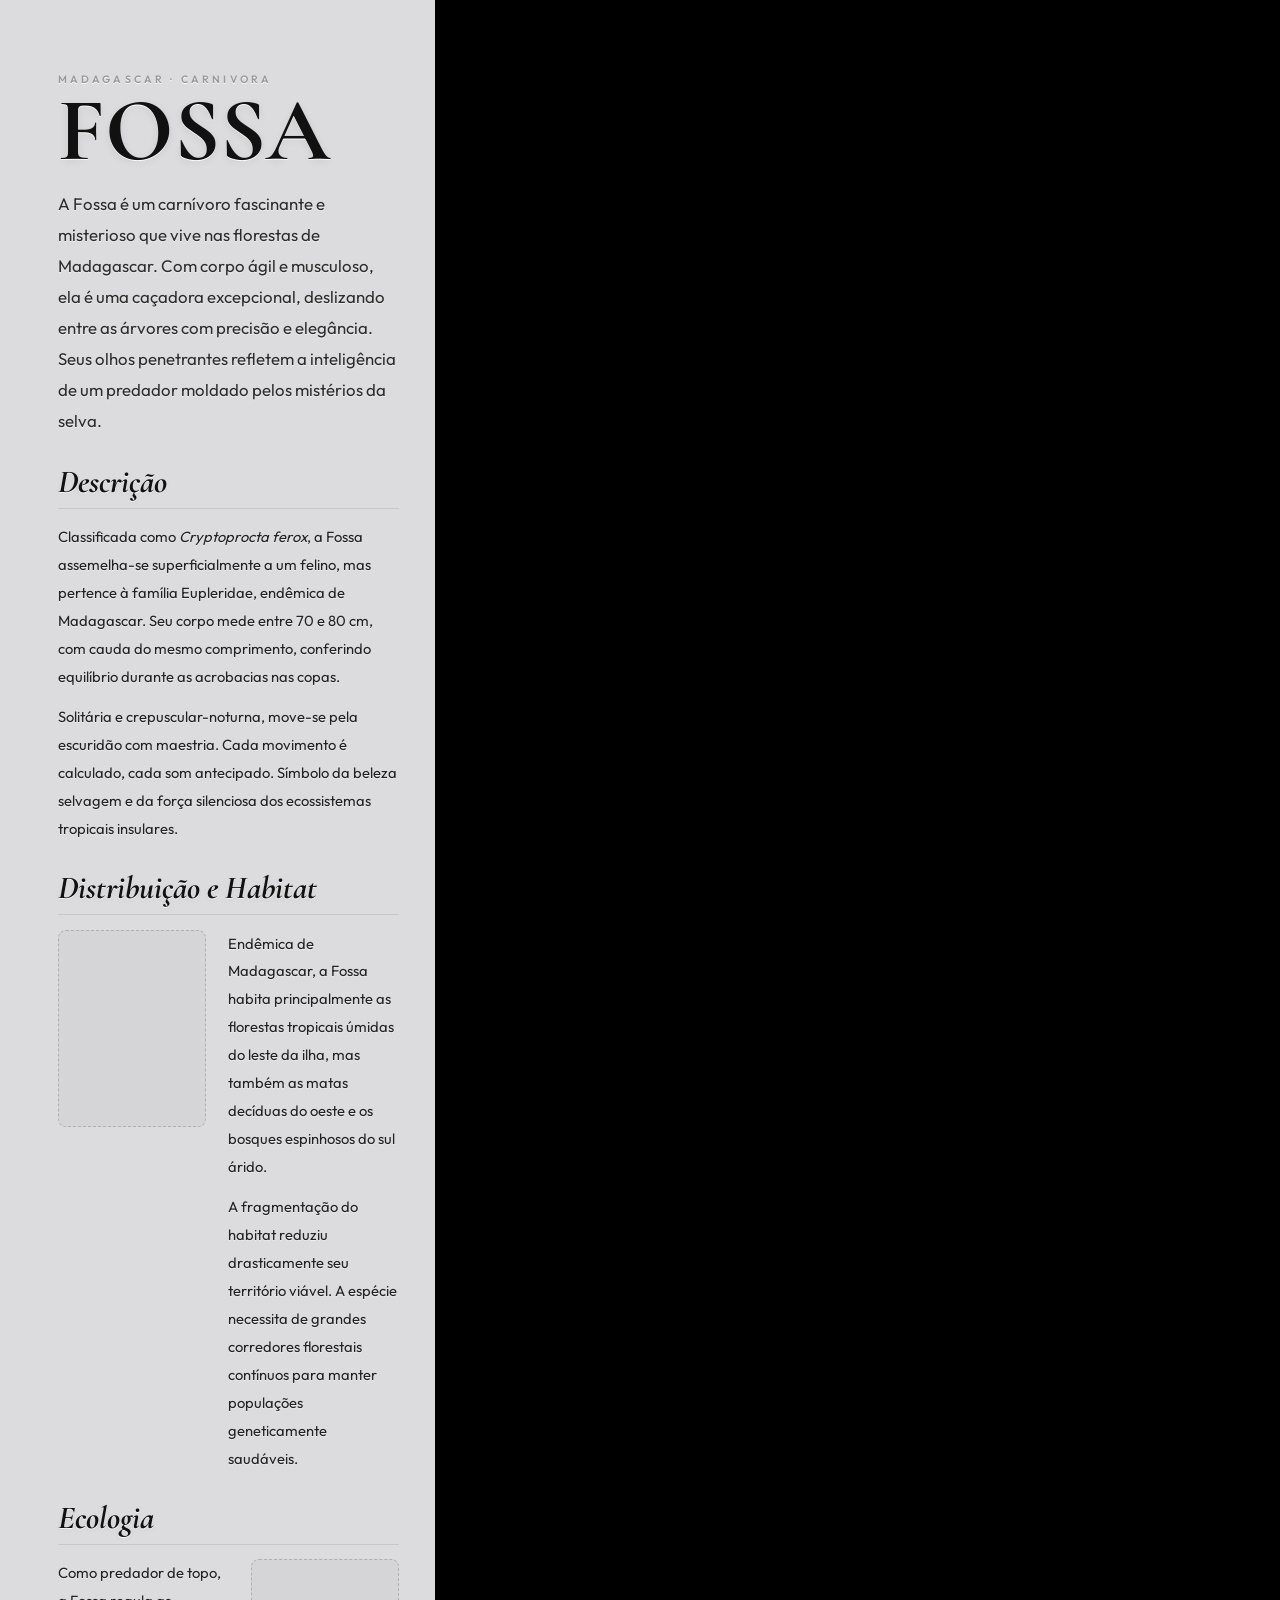
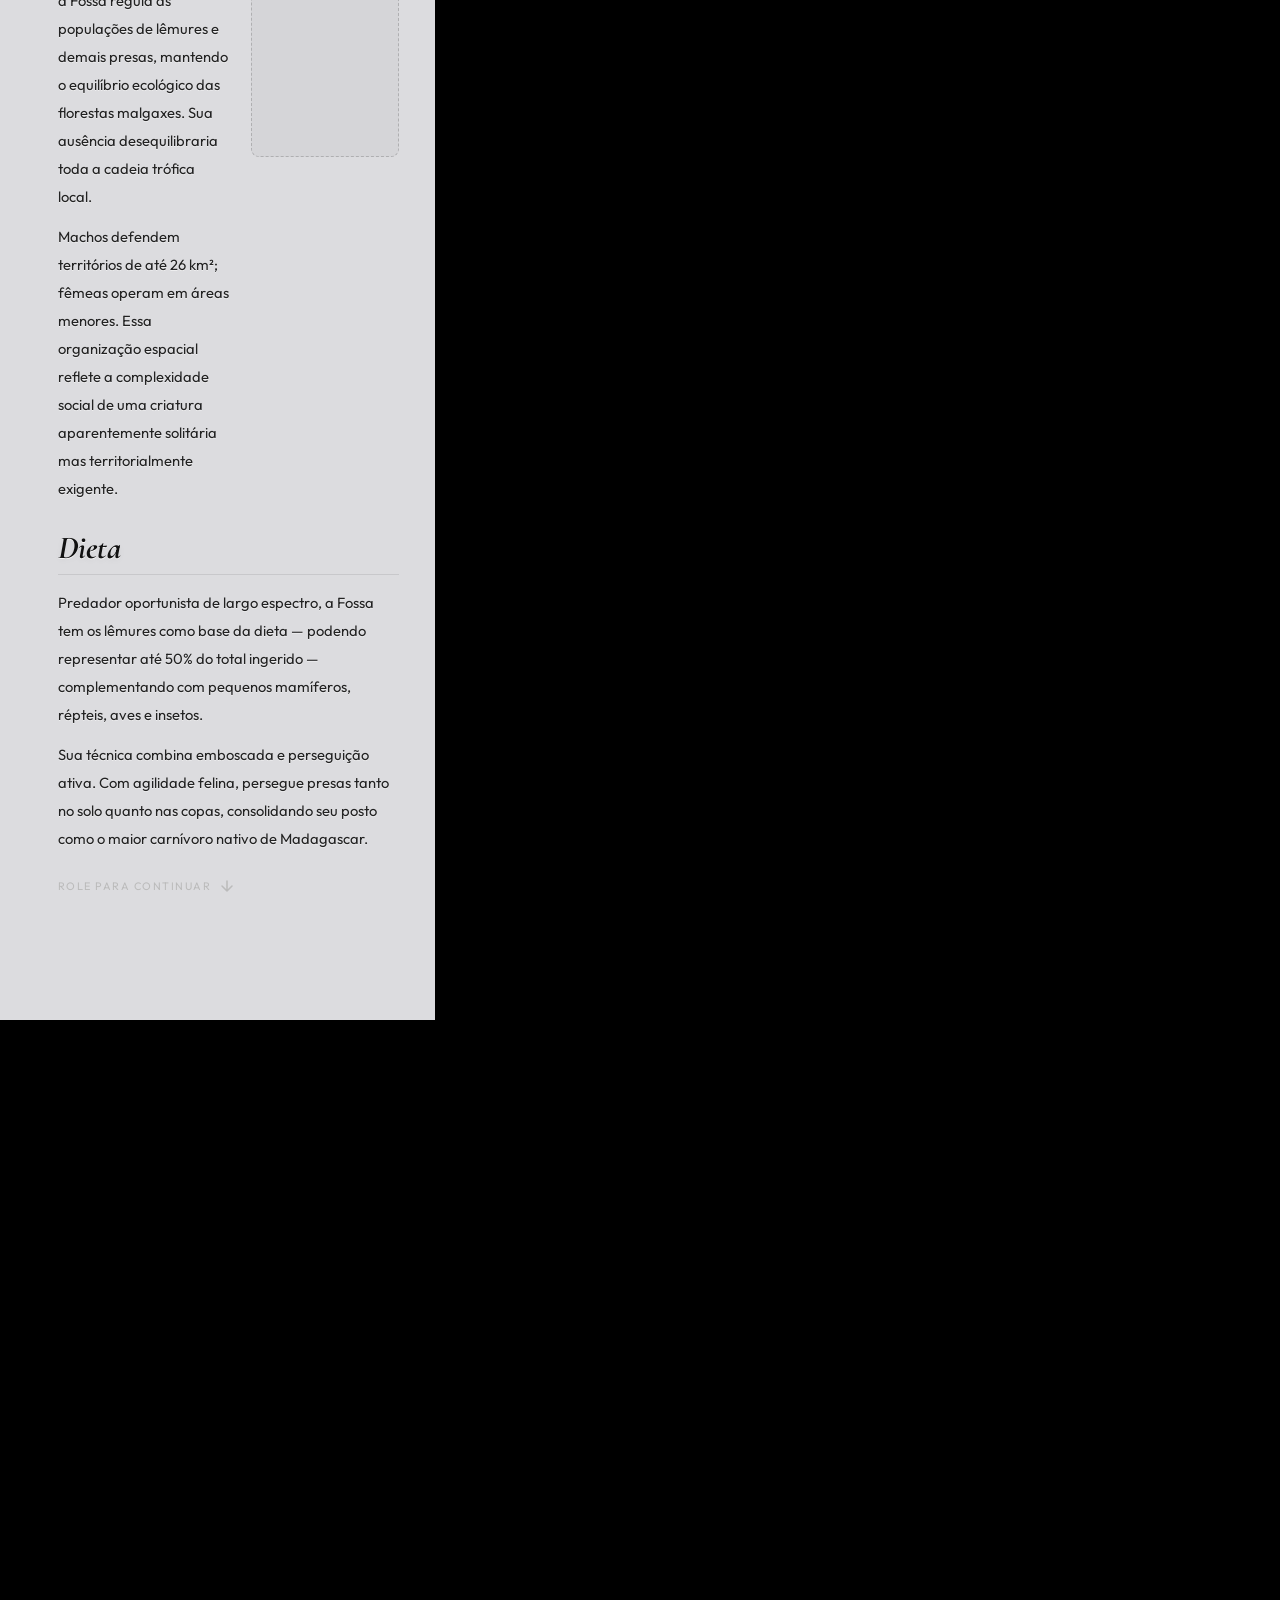
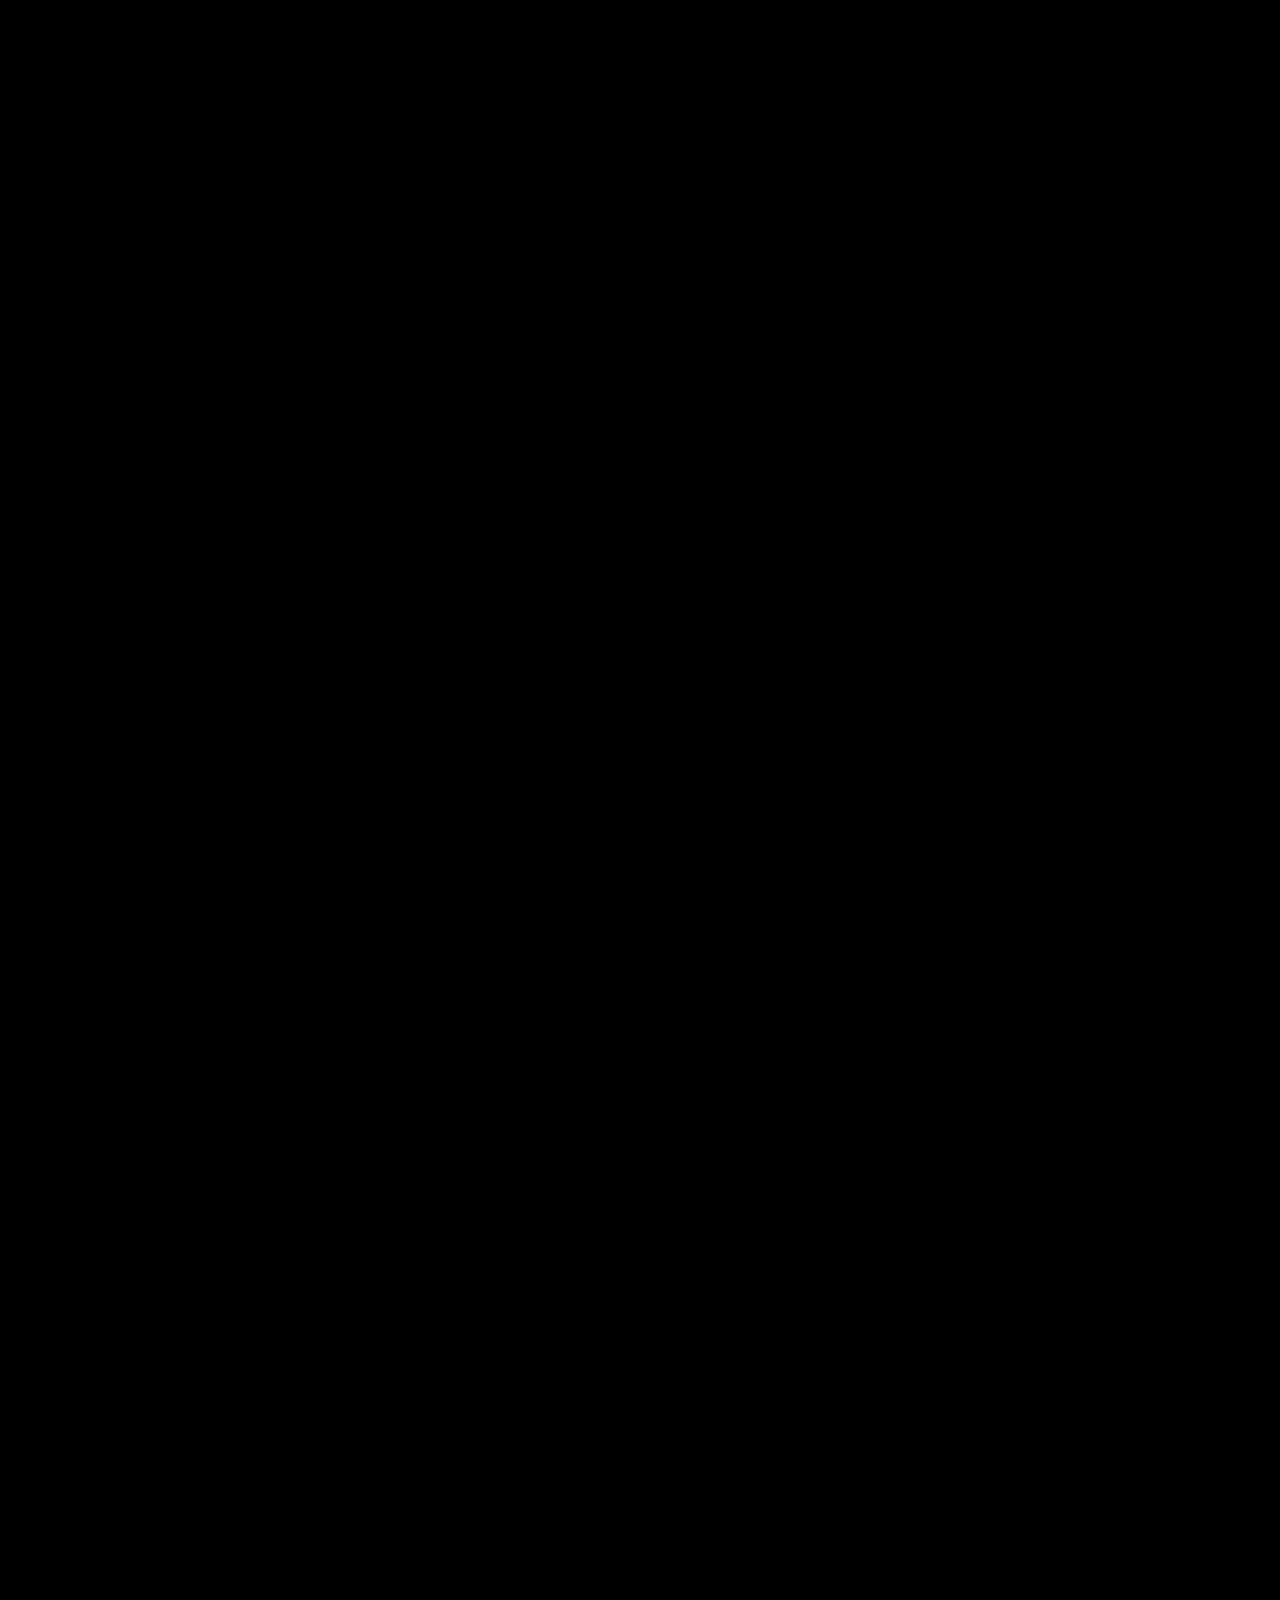
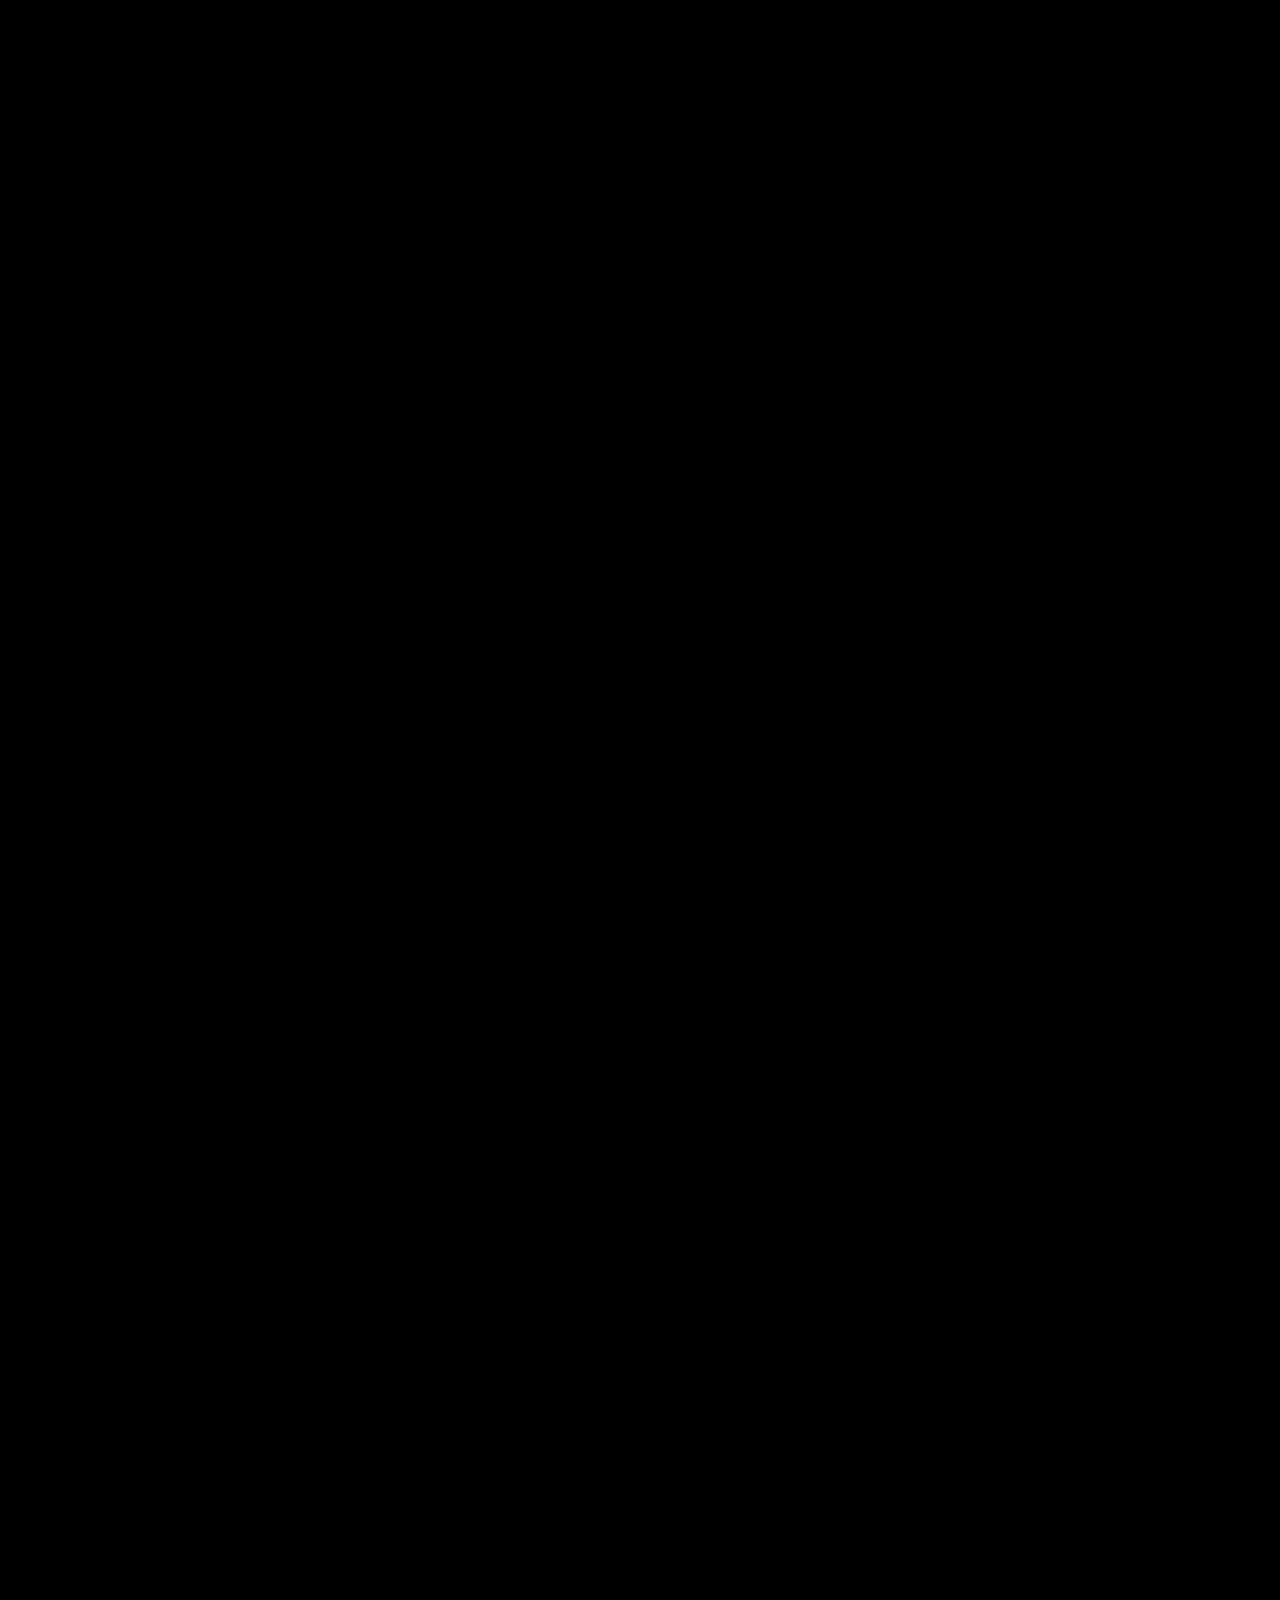
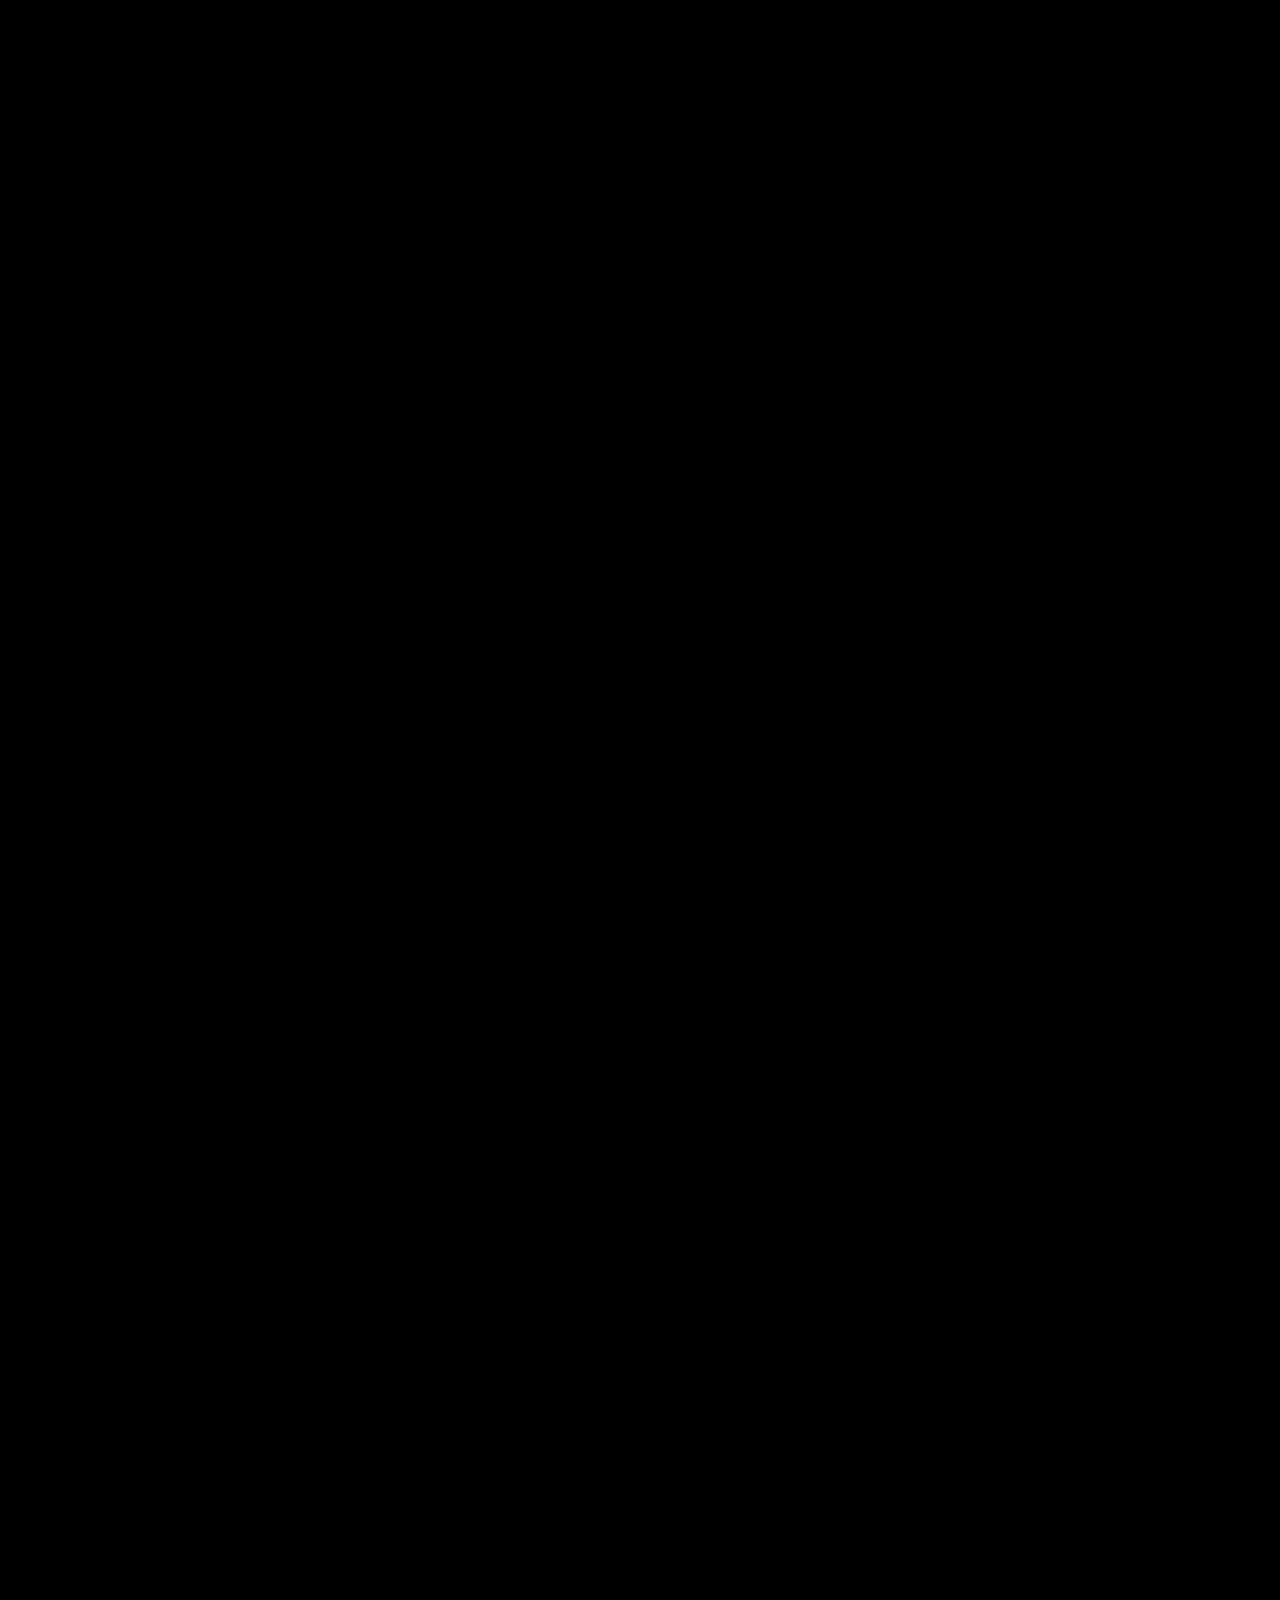
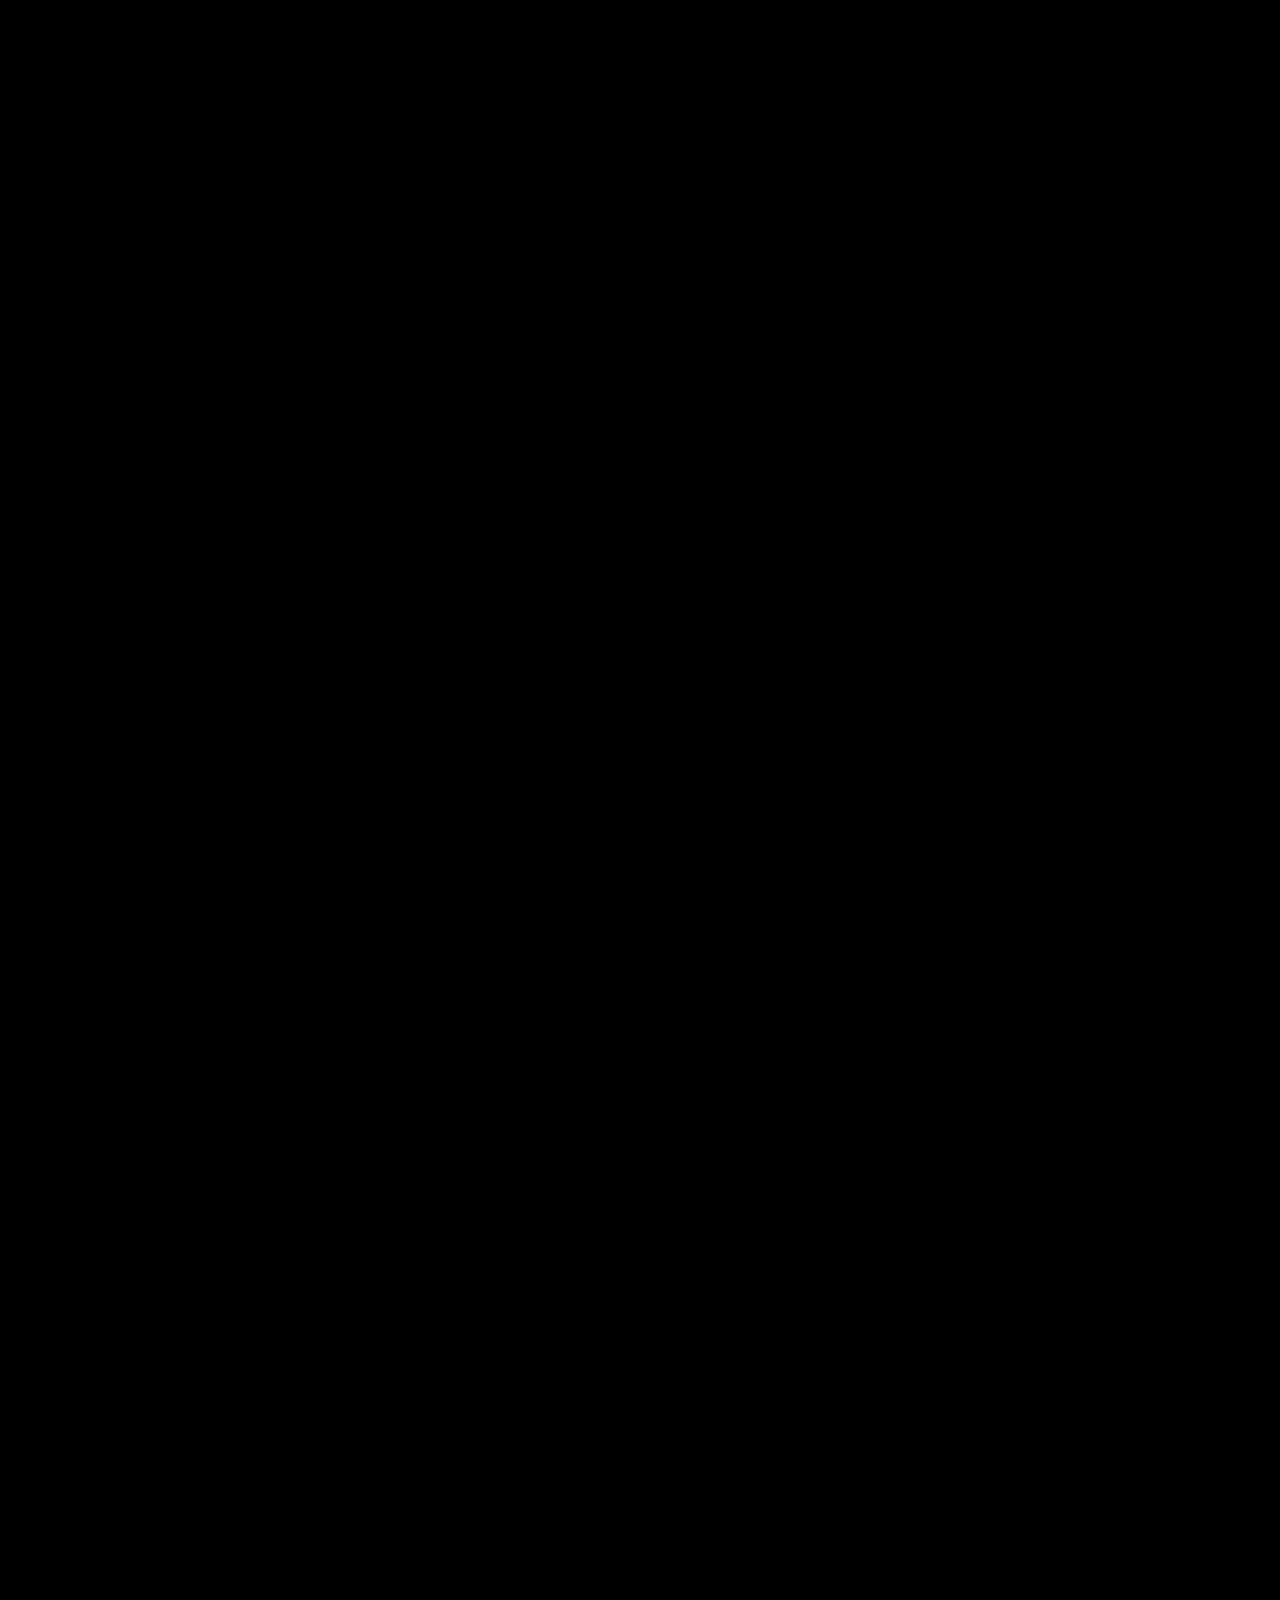
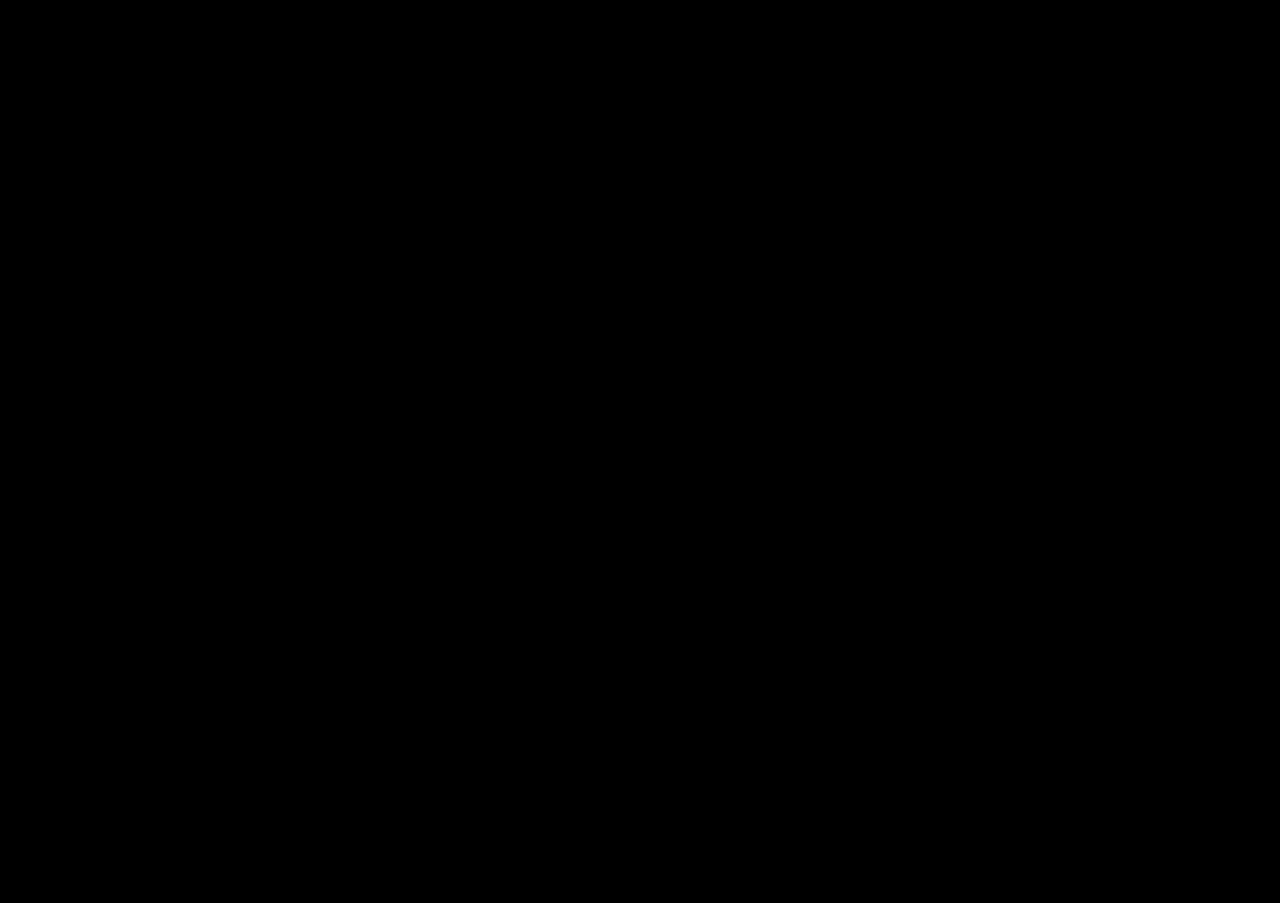
==== Code/index.html @ ff42c4d0 "Add files via upload" ====
<!doctype html>
<html lang="pt-BR">
<head>
  <meta charset="utf-8" />
  <meta name="viewport" content="width=device-width,initial-scale=1" />
  <title>Animais • Transição Visual</title>
  <link rel="preconnect" href="https://fonts.googleapis.com">
  <link rel="preconnect" href="https://fonts.gstatic.com" crossorigin>
  <link href="https://fonts.googleapis.com/css2?family=Cormorant+Garamond:ital,wght@0,300;0,600;0,700;1,400&family=Outfit:wght@300;400;500;600&display=swap" rel="stylesheet">
  <link rel="stylesheet" href="style.css" />
</head>
<body>

  <video id="video-A" class="bg-video" muted playsinline preload="auto" aria-hidden="true"></video>
  <video id="video-B" class="bg-video" muted playsinline preload="auto" aria-hidden="true"></video>
  <div class="scroll-orb" id="scroll-orb" aria-hidden="true">
    <span class="scroll-orb__dot"></span>
  </div>

  <div id="image-lightbox" class="image-lightbox" aria-hidden="true">
    <div class="image-lightbox__scrim" data-close="true"></div>
    <div class="image-lightbox__panel" role="dialog" aria-modal="true" aria-label="Visualização ampliada da imagem">
      <button class="image-lightbox__close" type="button" aria-label="Fechar imagem">×</button>
      <img class="image-lightbox__img" src="" alt="" />
    </div>
  </div>
  
  <!-- Botão-imagem do canto direito (aparece somente na primeira parte ao hover no canto) -->
  <div id="corner-hover-zone" aria-hidden="true">
    <button id="corner-image-button" class="corner-image-button" type="button" aria-label="Botão de destaque (sem função)">
      <img src="../img/Design%20sem%20nome.png" alt="Botão de destaque" />
    </button>
  </div>

  <div id="scroll-wrap">

    <!-- Ato 1 — Fossa -->
    <section id="act-fossa" class="act">
      <div class="card-layout">

        <article class="reading-card" id="fossa-card">

          <div class="card-block card-hero">
            <p class="eyebrow">Madagascar · Carnivora</p>
            <h1 class="card-title">FOSSA</h1>
            <p class="card-lead">
              A Fossa é um carnívoro fascinante e misterioso que vive nas florestas
              de Madagascar. Com corpo ágil e musculoso, ela é uma caçadora excepcional,
              deslizando entre as árvores com precisão e elegância. Seus olhos penetrantes
              refletem a inteligência de um predador moldado pelos mistérios da selva.
            </p>
          </div>

          <div class="card-block">
            <h2 class="card-section-title">Descrição</h2>
            <div class="card-row">
              <div class="card-text">
                <p>
                  Classificada como <em>Cryptoprocta ferox</em>, a Fossa assemelha-se
                  superficialmente a um felino, mas pertence à família Eupleridae,
                  endêmica de Madagascar. Seu corpo mede entre 70 e 80 cm, com cauda
                  do mesmo comprimento, conferindo equilíbrio durante as acrobacias nas copas.
                </p>
                <p>
                  Solitária e crepuscular-noturna, move-se pela escuridão com maestria.
                  Cada movimento é calculado, cada som antecipado. Símbolo da beleza
                  selvagem e da força silenciosa dos ecossistemas tropicais insulares.
                </p>
              </div>
            </div>
          </div>

          <div class="card-block">
            <h2 class="card-section-title">Distribuição e Habitat</h2>
            <div class="card-row has-image">
              <div class="png-slot" data-label="Foto 01" data-sub="Habitat Natural" data-src="../VDalt/Cryptoprocta_ferox_MHNT.OST.47_Crane_profil.jpg" aria-label="Espaço para foto do habitat" style="background-image:url('../VDalt/Cryptoprocta_ferox_MHNT.OST.47_Crane_profil.jpg'); background-size:cover; background-position:center; background-repeat:no-repeat;"></div>
              <div class="card-text">
                <p>
                  Endêmica de Madagascar, a Fossa habita principalmente as florestas
                  tropicais úmidas do leste da ilha, mas também as matas decíduas do
                  oeste e os bosques espinhosos do sul árido.
                </p>
                <p>
                  A fragmentação do habitat reduziu drasticamente seu território viável.
                  A espécie necessita de grandes corredores florestais contínuos para
                  manter populações geneticamente saudáveis.
                </p>
              </div>
            </div>
          </div>

          <div class="card-block">
            <h2 class="card-section-title">Ecologia</h2>
            <div class="card-row has-image reverse">
              <div class="card-text">
                <p>
                  Como predador de topo, a Fossa regula as populações de lêmures e
                  demais presas, mantendo o equilíbrio ecológico das florestas malgaxes.
                  Sua ausência desequilibraria toda a cadeia trófica local.
                </p>
                <p>
                  Machos defendem territórios de até 26 km²; fêmeas operam em áreas
                  menores. Essa organização espacial reflete a complexidade social de
                  uma criatura aparentemente solitária mas territorialmente exigente.
                </p>
              </div>
              <div class="png-slot" data-label="Foto 02" data-sub="Ecologia" data-src="../VDalt/map.png" aria-label="Espaço para foto de ecologia" style="background-image:url('../VDalt/map.png'); background-size:cover; background-position:center; background-repeat:no-repeat;"></div>
            </div>
          </div>

          <div class="card-block" id="fossa-last-block">
            <h2 class="card-section-title">Dieta</h2>
            <div class="card-text">
              <p>
                Predador oportunista de largo espectro, a Fossa tem os lêmures como
                base da dieta — podendo representar até 50% do total ingerido —
                complementando com pequenos mamíferos, répteis, aves e insetos.
              </p>
              <p>
                Sua técnica combina emboscada e perseguição ativa. Com agilidade
                felina, persegue presas tanto no solo quanto nas copas,
                consolidando seu posto como o maior carnívoro nativo de Madagascar.
              </p>
            </div>
            <div class="scroll-cue" id="scroll-cue">
              <span>Role para continuar</span>
              <svg width="16" height="16" viewBox="0 0 16 16" fill="none" aria-hidden="true">
                <path d="M8 3v10M3 8l5 5 5-5" stroke="currentColor" stroke-width="1.5"
                      stroke-linecap="round" stroke-linejoin="round"/>
              </svg>
            </div>
          </div>

        </article>


      </div>
    </section>

    <!-- Ato 2 — Zona de bloqueio -->
    <div id="act-lock" aria-hidden="true"></div>

    <!-- Ato 3 — Garça-moura -->
    <section id="act-garca" class="act">
      <div class="card-layout">

        <article class="reading-card" id="garca-card">

          <div class="card-block card-hero">
            <p class="eyebrow">Pantanal · Ardeidae</p>
            <h1 class="card-title">GARÇA<br>MOURA</h1>
            <p class="card-lead">
              A Garça-moura é majestosa em sua elegância sutil. Com plumagem azul-escura
              e movimentos precisos, ela navega pelos rios e lagoas com a graça de uma
              dançarina. Seus olhos contemplam as águas com paciência infinita,
              preparada para o instante exato do ataque.
            </p>
          </div>

          <div class="card-block">
            <h2 class="card-section-title">Presença e Significado</h2>
            <div class="card-row has-image">
              <div class="png-slot" data-label="Foto Presença" data-sub="Presença" data-src="../VDalt/Garça-moura%20img1.jpg" aria-label="Espaço para foto de presença" style="background-image:url('../VDalt/Garça-moura%20img1.jpg'); background-size:cover; background-position:center; background-repeat:no-repeat;"></div>
              <div class="card-text">
                <p>
                  Este pássaro legendário é guardião das paisagens aquáticas,
                  uma presença que traz serenidade e poder simultâneos. Cada batida de asa
                  é um sussurro poético, cada mergulho uma manifestação de precisão evolutiva.
                </p>
                <p>
                  A Garça-moura é o símbolo de tranquilidade dinâmica — o equilíbrio perfeito
                  entre movimento e repouso, entre a espera absoluta e a ação instantânea.
                </p>
              </div>
            </div>
          </div>

          <div class="card-block">
            <h2 class="card-section-title">Etimologia</h2>
            <div class="card-text">
              <p>
                É conhecida também como maguari, socó-de-penacho, baguari (Pantanal),
                mauari (Amazônia), garça-parda (Rio Grande do Sul), garça-morena e joão-grande.[3]
                O nome garça-moura foi selecionado como nome vernáculo técnico para a espécie
                <em>Ardea cocoi</em> pelo Comitê Brasileiro de Registros Ornitológicos (CBRO) em 2021.[4]
              </p>
            </div>

            <h2 class="card-section-title">Características</h2>
            <div class="card-row has-image reverse">
              <div class="card-text">
                <p>
                  Com aproximadamente 125 cm e 1,80 m de envergadura é a maior garça do Brasil.
                  Possui a face branca e preta, com o loro azul-claro. O resto do corpo é coberto
                  por penas azuis-cinza e com manchas pretas na altura do flanco e do abdômen.
                  Além disso, suas patas são pretas e seu bico é amarelo. A ave alimenta-se de
                  peixes, rãs, pererecas, caranguejos, moluscos e pequenos répteis. Captura presas
                  de lugares mais fundos, que outras garças não conseguem alcançar.
                </p>
              </div>
              <div class="png-slot" data-label="Foto Características" data-sub="Características" data-src="../VDalt/Garça-moura%20img2.jpg" aria-label="Espaço para foto de características" style="background-image:url('../VDalt/Garça-moura%20img2.jpg'); background-size:cover; background-position:center; background-repeat:no-repeat;"></div>
            </div>

            <h2 class="card-section-title">Reprodução</h2>
            <div class="card-text">
              <p>
                Possui um longo período de nidificação que vai de janeiro a outubro. Nidifica
                em plataformas de galhos, em ninhais que geralmente ficam na parte superior e
                exterior das árvores mais altas, ao lado de outras aves aquáticas. Nascem de 3 a 4
                filhotes que são chocados e cuidados pelo casal.
              </p>
            </div>

            <h2 class="card-section-title">Hábitos</h2>
            <div class="card-text">
              <p>
                Fica na beira de lagos de água doce, rios, estuários, manguezais e alagados.
                Geralmente solitário e desconfiado exceto no período reprodutivo.
              </p>
            </div>

            <h2 class="card-section-title">Distribuição</h2>
            <div class="card-row has-image">
              <div class="png-slot" data-label="Foto Distribuição" data-sub="Distribuição" data-src="../VDalt/mapgarça%20moura.png" aria-label="Espaço para foto de distribuição" style="background-image:url('../VDalt/mapgarça%20moura.png'); background-size:cover; background-position:center; background-repeat:no-repeat;"></div>
              <div class="card-text">
                <p>
                  Está presente em todo o Brasil, mas também pode ser encontrado do Panamá ao Chile,
                  Argentina e nas Ilhas Malvinas.
                </p>
              </div>
            </div>
          </div>

        </article>

      </div>
    </section>

    <!-- Ato 4 — Seção extra -->
    <section id="act-extra" class="act">
      <div class="card-layout">

        <article class="reading-card" id="extra-card">

          <div class="card-block card-hero">
            <p class="eyebrow">Exemplo · Nova Seção</p>
            <h1 class="card-title">SEÇÃO<br>EXTRA</h1>
            <p class="card-lead">
              Esta seção extra foi adicionada com a mesma lógica da Garça-moura, para que você
              possa editar textos e imagens depois.
            </p>
          </div>

          <div class="card-block">
            <h2 class="card-section-title">Presença e Significado</h2>
            <div class="card-row has-image">
              <div class="png-slot" data-label="Foto Presença" data-sub="Presença" data-src="../VDalt/Garça-moura%20img1.jpg" aria-label="Espaço para foto de presença" style="background-image:url('../VDalt/Garça-moura%20img1.jpg'); background-size:cover; background-position:center; background-repeat:no-repeat;"></div>
              <div class="card-text">
                <p>
                  Este é um texto de exemplo que pode ser substituído mais tarde.
                </p>
                <p>
                  Mantenha a mesma estrutura de layout com imagem e texto lado a lado.
                </p>
              </div>
            </div>
          </div>

          <div class="card-block">
            <h2 class="card-section-title">Etimologia</h2>
            <div class="card-text">
              <p>
                Texto de exemplo para a nova seção. Troque por qualquer conteúdo que desejar.
              </p>
            </div>

            <h2 class="card-section-title">Características</h2>
            <div class="card-row has-image reverse">
              <div class="card-text">
                <p>
                  Esta seção foi duplicada para manter o mesmo padrão visual e de navegação.
                </p>
              </div>
              <div class="png-slot" data-label="Foto Características" data-sub="Características" data-src="../VDalt/Garça-moura%20img2.jpg" aria-label="Espaço para foto de características" style="background-image:url('../VDalt/Garça-moura%20img2.jpg'); background-size:cover; background-position:center; background-repeat:no-repeat;"></div>
            </div>

            <h2 class="card-section-title">Reprodução</h2>
            <div class="card-text">
              <p>
                Aqui você pode manter a mesma hierarquia de conteúdo para facilitar edições.
              </p>
            </div>

            <h2 class="card-section-title">Hábitos</h2>
            <div class="card-text">
              <p>
                Essa nova área permite que você adicione outra espécie, animal ou tópico similar.
              </p>
            </div>

            <h2 class="card-section-title">Distribuição</h2>
            <div class="card-row has-image">
              <div class="png-slot" data-label="Foto Distribuição" data-sub="Distribuição" data-src="../VDalt/mapgarça%20moura.png" aria-label="Espaço para foto de distribuição" style="background-image:url('../VDalt/mapgarça%20moura.png'); background-size:cover; background-position:center; background-repeat:no-repeat;"></div>
              <div class="card-text">
                <p>
                  Substitua este texto quando quiser alterar a seção extra para outro tema.
                </p>
              </div>
            </div>
          </div>

        </article>

      </div>
    </section>

    <!-- Ato 5 — Seção extra 2 -->
    <section id="act-extra-2" class="act">
      <div class="card-layout">

        <article class="reading-card" id="extra-card-2">

          <div class="card-block card-hero">
            <p class="eyebrow">Exemplo · Seção 2</p>
            <h1 class="card-title">SEÇÃO<br>EXTRA 2</h1>
            <p class="card-lead">
              Esta segunda seção extra foi criada como réplica da primeira, para você editar
              e testar outras páginas do site.
            </p>
          </div>

          <div class="card-block">
            <h2 class="card-section-title">Presença e Significado</h2>
            <div class="card-row has-image">
              <div class="png-slot" data-label="Foto Presença" data-sub="Presença" data-src="../VDalt/Garça-moura%20img1.jpg" aria-label="Espaço para foto de presença" style="background-image:url('../VDalt/Garça-moura%20img1.jpg'); background-size:cover; background-position:center; background-repeat:no-repeat;"></div>
              <div class="card-text">
                <p>
                  Esta seção extra 2 mantém a mesma estrutura visual e os mesmos espaços de imagem.
                </p>
              </div>
            </div>
          </div>

          <div class="card-block">
            <h2 class="card-section-title">Etimologia</h2>
            <div class="card-text">
              <p>
                Você pode substituir todo este texto por conteúdo próprio ou copiar outras páginas.
              </p>
            </div>

            <h2 class="card-section-title">Características</h2>
            <div class="card-row has-image reverse">
              <div class="card-text">
                <p>
                  A estrutura de texto com imagem à direita permanece igual ao padrão anterior.
                </p>
              </div>
              <div class="png-slot" data-label="Foto Características" data-sub="Características" data-src="../VDalt/Garça-moura%20img2.jpg" aria-label="Espaço para foto de características" style="background-image:url('../VDalt/Garça-moura%20img2.jpg'); background-size:cover; background-position:center; background-repeat:no-repeat;"></div>
            </div>

            <h2 class="card-section-title">Reprodução</h2>
            <div class="card-text">
              <p>
                Esta é uma área de exemplo para você adicionar quaisquer propriedas de reprodução.
              </p>
            </div>

            <h2 class="card-section-title">Hábitos</h2>
            <div class="card-text">
              <p>
                Os hábitos podem ser descritos aqui com o mesmo layout de texto utilizado nas outras seções.
              </p>
            </div>

            <h2 class="card-section-title">Distribuição</h2>
            <div class="card-row has-image">
              <div class="png-slot" data-label="Foto Distribuição" data-sub="Distribuição" data-src="../VDalt/mapgarça%20moura.png" aria-label="Espaço para foto de distribuição" style="background-image:url('../VDalt/mapgarça%20moura.png'); background-size:cover; background-position:center; background-repeat:no-repeat;"></div>
              <div class="card-text">
                <p>
                  Substitua o texto de distribuição desta segunda seção extra quando desejar.
                </p>
              </div>
            </div>
          </div>

        </article>

      </div>
    </section>

    <!-- Ato 6 — Seção extra 3 -->
    <section id="act-extra-3" class="act">
      <div class="card-layout">

        <article class="reading-card" id="extra-card-3">

          <div class="card-block card-hero">
            <p class="eyebrow">Exemplo · Seção 3</p>
            <h1 class="card-title">SEÇÃO<br>EXTRA 3</h1>
            <p class="card-lead">
              Esta terceira seção extra também replica o padrão, para ampliar o espaço de edição.
            </p>
          </div>

          <div class="card-block">
            <h2 class="card-section-title">Presença e Significado</h2>
            <div class="card-row has-image">
              <div class="png-slot" data-label="Foto Presença" data-sub="Presença" data-src="../VDalt/Garça-moura%20img1.jpg" aria-label="Espaço para foto de presença" style="background-image:url('../VDalt/Garça-moura%20img1.jpg'); background-size:cover; background-position:center; background-repeat:no-repeat;"></div>
              <div class="card-text">
                <p>
                  Aqui você pode criar um novo tema usando o mesmo modelo de layout.
                </p>
              </div>
            </div>
          </div>

          <div class="card-block">
            <h2 class="card-section-title">Etimologia</h2>
            <div class="card-text">
              <p>
                Adicione outras informações de etimologia ou notas históricas nesta seção.
              </p>
            </div>

            <h2 class="card-section-title">Características</h2>
            <div class="card-row has-image reverse">
              <div class="card-text">
                <p>
                  O mesmo bloco de características com imagem à direita está disponível aqui.
                </p>
              </div>
              <div class="png-slot" data-label="Foto Características" data-sub="Características" data-src="../VDalt/Garça-moura%20img2.jpg" aria-label="Espaço para foto de características" style="background-image:url('../VDalt/Garça-moura%20img2.jpg'); background-size:cover; background-position:center; background-repeat:no-repeat;"></div>
            </div>

            <h2 class="card-section-title">Reprodução</h2>
            <div class="card-text">
              <p>
                Use este texto para qualquer informação adicional de reprodução ou cuidado.
              </p>
            </div>

            <h2 class="card-section-title">Hábitos</h2>
            <div class="card-text">
              <p>
                Você pode manter a mesma formatação de parágrafos para narrar hábitos e comportamentos.
              </p>
            </div>

            <h2 class="card-section-title">Distribuição</h2>
            <div class="card-row has-image">
              <div class="png-slot" data-label="Foto Distribuição" data-sub="Distribuição" data-src="../VDalt/mapgarça%20moura.png" aria-label="Espaço para foto de distribuição" style="background-image:url('../VDalt/mapgarça%20moura.png'); background-size:cover; background-position:center; background-repeat:no-repeat;"></div>
              <div class="card-text">
                <p>
                  Esta terceira seção extra é totalmente editável para qualquer novo tema.
                </p>
              </div>
            </div>
          </div>

        </article>

      </div>
    </section>

  </div>

  <script src="main.js"></script>
</body>
</html>
---- Code/style.css ----
/* ── Reset & base ─────────────────────────────────────────────────────────── */
*, *::before, *::after { box-sizing: border-box; margin: 0; padding: 0; }

:root {
  --col-w:    clamp(330px, 34vw, 38%);
  --slide-dur: 0.78s;
}

body {
  font-family: 'Outfit', system-ui, sans-serif;
  -webkit-font-smoothing: antialiased;
  background: #000;
  overflow-y: auto;
  overflow-x: hidden;
}
html { overflow-x: hidden; }

/* ── Video layer ─────────────────────────────────────────────────────────── */
.bg-video {
  position: fixed;
  inset: 0;
  width: 100vw;
  height: 100vh;
  object-fit: cover;
  z-index: 0;
  opacity: 0;
  transition: opacity 0.25s ease;
  pointer-events: none;
}
.bg-video.visible { opacity: 1; }

/* ── Scroll wrapper ──────────────────────────────────────────────────────── */
#scroll-wrap {
  position: relative;
  z-index: 1;
}

/* ── Act (generic section) ───────────────────────────────────────────────── */
.act {
  min-height: 100vh;
  width: 100%;
  display: flex;
  align-items: stretch;
}

/* ── Lock zone ───────────────────────────────────────────────────────────── */
#act-lock { height: 0; overflow: hidden; }

/* ── Garça — hidden until JS reveals ────────────────────────────────────── */
#act-garca,
#act-extra,
#act-extra-2,
#act-extra-3 {
  opacity: 0;
  transition: opacity 0.45s ease;
  pointer-events: none;
}
#act-garca.revealed,
#act-extra.revealed,
#act-extra-2.revealed,
#act-extra-3.revealed {
  opacity: 1;
  pointer-events: auto;
}

/* ── Card layout ─────────────────────────────────────────────────────────── */
.card-layout {
  display: grid;
  grid-template-columns: minmax(0, var(--col-w)) minmax(0, calc(100% - var(--col-w)));
  width: 100%;
  min-width: 0;
  align-items: stretch;
}

.reading-card {
  width: 100%;
  max-width: 100%;
  min-width: 0;
  min-height: 100vh;
  background: #dcdcdf;
  padding: 8vh 2.8vw 14vh 4.5vw;
  display: flex;
  flex-direction: column;
  gap: 2.8vh;
  transition: transform var(--slide-dur) cubic-bezier(.22, .61, .36, 1), opacity var(--slide-dur) ease;
  overflow-x: hidden;
  scrollbar-width: none;
  -ms-overflow-style: none;
}
.reading-card::-webkit-scrollbar { display: none; }

.reading-card.is-exiting {
  position: fixed;
  top: var(--exit-top, 0px);
  left: var(--exit-left, 0px);
  width: var(--exit-width, var(--col-w));
  height: var(--exit-height, 100vh);
  max-width: none;
  min-height: 0;
  z-index: 6;
  transform: translate3d(0, 0, 0);
  pointer-events: none;
  will-change: transform, opacity;
}
.reading-card.is-exiting-left {
  transform: translate3d(-110vw, 0, 0);
  opacity: 0;
}
.reading-card.is-entering-from-right {
  transform: translate3d(110vw, 0, 0);
  opacity: 0;
  pointer-events: none;
  will-change: transform, opacity;
}
#right-opening {
  position: fixed;
  top: 0;
  left: var(--col-w);
  width: calc(100% - var(--col-w));
  height: 100vh;
  background: transparent;
  pointer-events: none;
}
/* ── Card blocks ─────────────────────────────────────────────────────────── */
.card-block { background: transparent; }

/* ── Typography ──────────────────────────────────────────────────────────── */
.eyebrow {
  font-size: 0.66rem;
  font-weight: 600;
  letter-spacing: 0.3em;
  text-transform: uppercase;
  color: #999;
  text-shadow: 0 1px 0 rgba(255,255,255,.8);
  margin-bottom: 0.35rem;
  overflow-wrap: break-word;
}

.card-title {
  font-family: 'Cormorant Garamond', Georgia, serif;
  font-size: clamp(3.4rem, 7vw, 6.2rem);
  font-weight: 700;
  line-height: 0.88;
  letter-spacing: 0;
  color: #111;
  text-shadow: 0 1px 0 rgba(255,255,255,.9), 0 2px 8px rgba(0,0,0,.08);
  margin-bottom: 1.1rem;
  overflow-wrap: break-word;
}

.card-lead {
  font-size: clamp(0.92rem, 1.35vw, 1.05rem);
  color: #2c2c2c;
  line-height: 1.85;
  text-shadow: 0 1px 0 rgba(255,255,255,.6);
  overflow-wrap: normal;
  word-break: normal;
}

.card-section-title {
  font-family: 'Cormorant Garamond', Georgia, serif;
  font-size: clamp(1.4rem, 2.6vw, 2rem);
  font-weight: 700;
  font-style: italic;
  color: #111;
  text-shadow: 0 1px 0 rgba(255,255,255,.8), 0 2px 6px rgba(0,0,0,.06);
  border-bottom: 1.5px solid rgba(0,0,0,.09);
  padding-bottom: 0.45rem;
  margin-bottom: 0.9rem;
}

.card-text p {
  font-size: clamp(0.86rem, 1.15vw, 0.98rem);
  color: #222;
  line-height: 1.9;
  text-shadow: 0 1px 0 rgba(255,255,255,.5);
  margin-bottom: 0.75rem;
  overflow-wrap: normal;
  word-break: normal;
}
.card-text p:last-child { margin-bottom: 0; }

/* ── Card row ────────────────────────────────────────────────────────────── */
.card-row {
  display: grid;
  gap: 1.4rem;
  align-items: start;
  min-width: 0;
}
.card-text { min-width: 0; }
.card-row.has-image         { grid-template-columns: 148px 1fr; }
.card-row.has-image.reverse { grid-template-columns: 1fr 148px; }

/* ── PNG slot ────────────────────────────────────────────────────────────── */
.png-slot {
  border: 1.5px dashed rgba(0,0,0,.18);
  border-radius: 8px;
  background: rgba(0,0,0,.03);
  aspect-ratio: 3 / 4;
  display: flex;
  flex-direction: column;
  align-items: center;
  justify-content: center;
  gap: 0.35rem;
  flex-shrink: 0;
  overflow: hidden;
  transition: transform 0.28s ease, border-color 0.2s, background 0.2s, box-shadow 0.28s ease, background-size 0.28s ease;
  cursor: pointer;
}
.png-slot:hover {
  border-color: rgba(0,0,0,.36);
  background: rgba(0,0,0,.08);
  transform: scale(1.08);
  background-size: 120% auto;
  box-shadow: 0 24px 48px rgba(0,0,0,.18);
}
.png-slot:active {
  transform: scale(0.98);
  filter: brightness(0.98);
}
.png-slot::before,
.png-slot::after {
  display: none;
}

.image-lightbox {
  position: fixed;
  inset: 0;
  display: none;
  align-items: center;
  justify-content: center;
  padding: 1.5rem;
  z-index: 30;
  background: rgba(0, 0, 0, 0.45);
}
.image-lightbox.active {
  display: flex;
}
.image-lightbox__scrim {
  position: absolute;
  inset: 0;
  cursor: pointer;
}
.image-lightbox__panel {
  position: relative;
  width: min(88vw, 840px);
  max-width: 840px;
  max-height: 88vh;
  background: #111;
  border-radius: 20px;
  box-shadow: 0 48px 110px rgba(0, 0, 0, 0.45);
  overflow: hidden;
  display: flex;
  flex-direction: column;
  transform: translateY(18px) scale(0.95);
  opacity: 0;
  transition: transform 0.28s ease, opacity 0.28s ease;
}
.image-lightbox.active .image-lightbox__panel {
  transform: translateY(0) scale(1);
  opacity: 1;
}
.image-lightbox__img {
  width: 100%;
  height: auto;
  max-height: calc(88vh - 64px);
  object-fit: contain;
  background: #000;
  display: block;
}
.image-lightbox__close {
  position: absolute;
  top: 14px;
  right: 14px;
  width: 44px;
  height: 44px;
  border: none;
  border-radius: 50%;
  background: rgba(255, 255, 255, 0.12);
  color: #fff;
  font-size: 1.4rem;
  line-height: 1;
  cursor: pointer;
  transition: transform 0.2s ease, background 0.2s ease;
  z-index: 2;
}
.image-lightbox__close:hover {
  transform: scale(1.08);
  background: rgba(255, 255, 255, 0.22);
}

/* ── Botão-imagem no canto direito (zona de trigger) ─────────────────────── */
#corner-hover-zone {
  position: fixed;
  top: 0;
  right: 0;
  width: 360px;
  height: 100vh;
  z-index: 40;
  pointer-events: auto;
}

/* botão oculto por padrão; JS adiciona a classe `show-corner-button` ao body quando permitido */
#corner-hover-zone .corner-image-button {
  position: absolute;
  top: 50%;
  right: -489px;
  width: 360px;
  height: 360px;
  transform-origin: 100% 50%;
  transform: translate(0, -50%) rotate(0deg) scale(1);
  border: none;
  border-radius: 0;
  padding: 0;
  background: transparent;
  box-shadow: none;
  cursor: pointer;
  opacity: 0;
  pointer-events: none;
  transition: opacity 0.2s ease, transform 0.2s ease;
  overflow: visible;
}

/* imagem dentro do botão */
#corner-hover-zone .corner-image-button img {
  width: 200%;
  height: 200%;
  object-fit: cover;
  display: block;
  transform: translate(-50%, -50%);
}

/* animação de queda ao ativar o botão */
@keyframes corner-fall-in {
  0% {
    opacity: 0;
    transform: translate(0, -50%) rotate(0deg) scale(1);
  }
  70% {
    opacity: 1;
    transform: translate(-68px, -50%) rotate(-20deg) scale(1.03);
  }
  100% {
    opacity: 1;
    transform: translate(-136px, -50%) rotate(-40deg) scale(1);
  }
}

body.show-corner-button #corner-hover-zone:hover .corner-image-button {
  opacity: 1;
  pointer-events: auto;
  animation: corner-fall-in 0.28s ease-out forwards;
}

body.show-corner-button #corner-hover-zone .corner-image-button.returning {
  opacity: 1;
  pointer-events: none;
  animation: corner-fall-out 0.28s ease-out forwards;
}

@keyframes corner-fall-out {
  0% {
    opacity: 1;
    transform: translate(-136px, -50%) rotate(-40deg) scale(1);
  }
  70% {
    opacity: 1;
    transform: translate(-68px, -50%) rotate(-20deg) scale(1.03);
  }
  100% {
    opacity: 0;
    transform: translate(0, -50%) rotate(0deg) scale(1);
  }
}

/* ── Scroll cue ──────────────────────────────────────────────────────────── */
.scroll-cue {
  display: flex;
  align-items: center;
  gap: 0.45rem;
  margin-top: 1.6rem;
  color: #bbb;
  font-size: 0.68rem;
  letter-spacing: 0.14em;
  text-transform: uppercase;
  animation: cuePulse 2.6s ease-in-out infinite;
  transition: opacity 0.28s ease, transform 0.28s ease;
}
.scroll-cue.is-hidden {
  opacity: 0;
  transform: translateY(8px);
  animation: none;
  pointer-events: none;
}

.scroll-orb {
  --orb-y: 0px;
  --orb-scale: 1;
  position: fixed;
  left: 50%;
  bottom: 1.7rem;
  z-index: 8;
  width: 22px;
  height: 22px;
  display: grid;
  place-items: center;
  opacity: 0;
  transform: translate3d(-50%, var(--orb-y), 0) scale(var(--orb-scale));
  pointer-events: none;
  transition: opacity 0.24s ease, transform 0.12s ease-out;
}
.scroll-orb.is-visible {
  opacity: 1;
}
.scroll-orb__dot {
  width: 15px;
  height: 15px;
  border: 2px solid #111;
  border-radius: 50%;
  background: #fff;
  box-shadow: 0 10px 28px rgba(0,0,0,.32), 0 0 0 6px rgba(255,255,255,.16);
  transition: background 0.18s ease, border-color 0.18s ease, box-shadow 0.18s ease;
}
.scroll-orb.is-back .scroll-orb__dot {
  border-color: #fff;
  background: #111;
  box-shadow: 0 10px 28px rgba(0,0,0,.34), 0 0 0 6px rgba(0,0,0,.16);
}
.scroll-orb.is-ready .scroll-orb__dot {
  background: #d8fff0;
  border-color: #0d3b2e;
}
body.is-interlude .reading-card {
  transform: translate3d(-110vw, 0, 0);
  opacity: 0;
  pointer-events: none;
}

@keyframes cuePulse {
  0%, 100% { opacity: 0.45; transform: translateY(0); }
  50%       { opacity: 0.8;  transform: translateY(3px); }
}

/* ── Responsive ──────────────────────────────────────────────────────────── */
@media (max-width: 768px) {
  :root               { --col-w: 100%; }
  .card-layout        { grid-template-columns: 1fr; }
  .deco-col           { display: none; }
  .reading-card       { padding: 7vh 5vw 10vh; }
  .card-title         { font-size: clamp(3.15rem, 16vw, 5.2rem); }
  .eyebrow            { letter-spacing: 0.2em; }
  .card-row.has-image,
  .card-row.has-image.reverse { grid-template-columns: 1fr; }
  .png-slot           { aspect-ratio: 16/7; max-height: 130px; }
  .scroll-orb         { bottom: 1.1rem; }
}
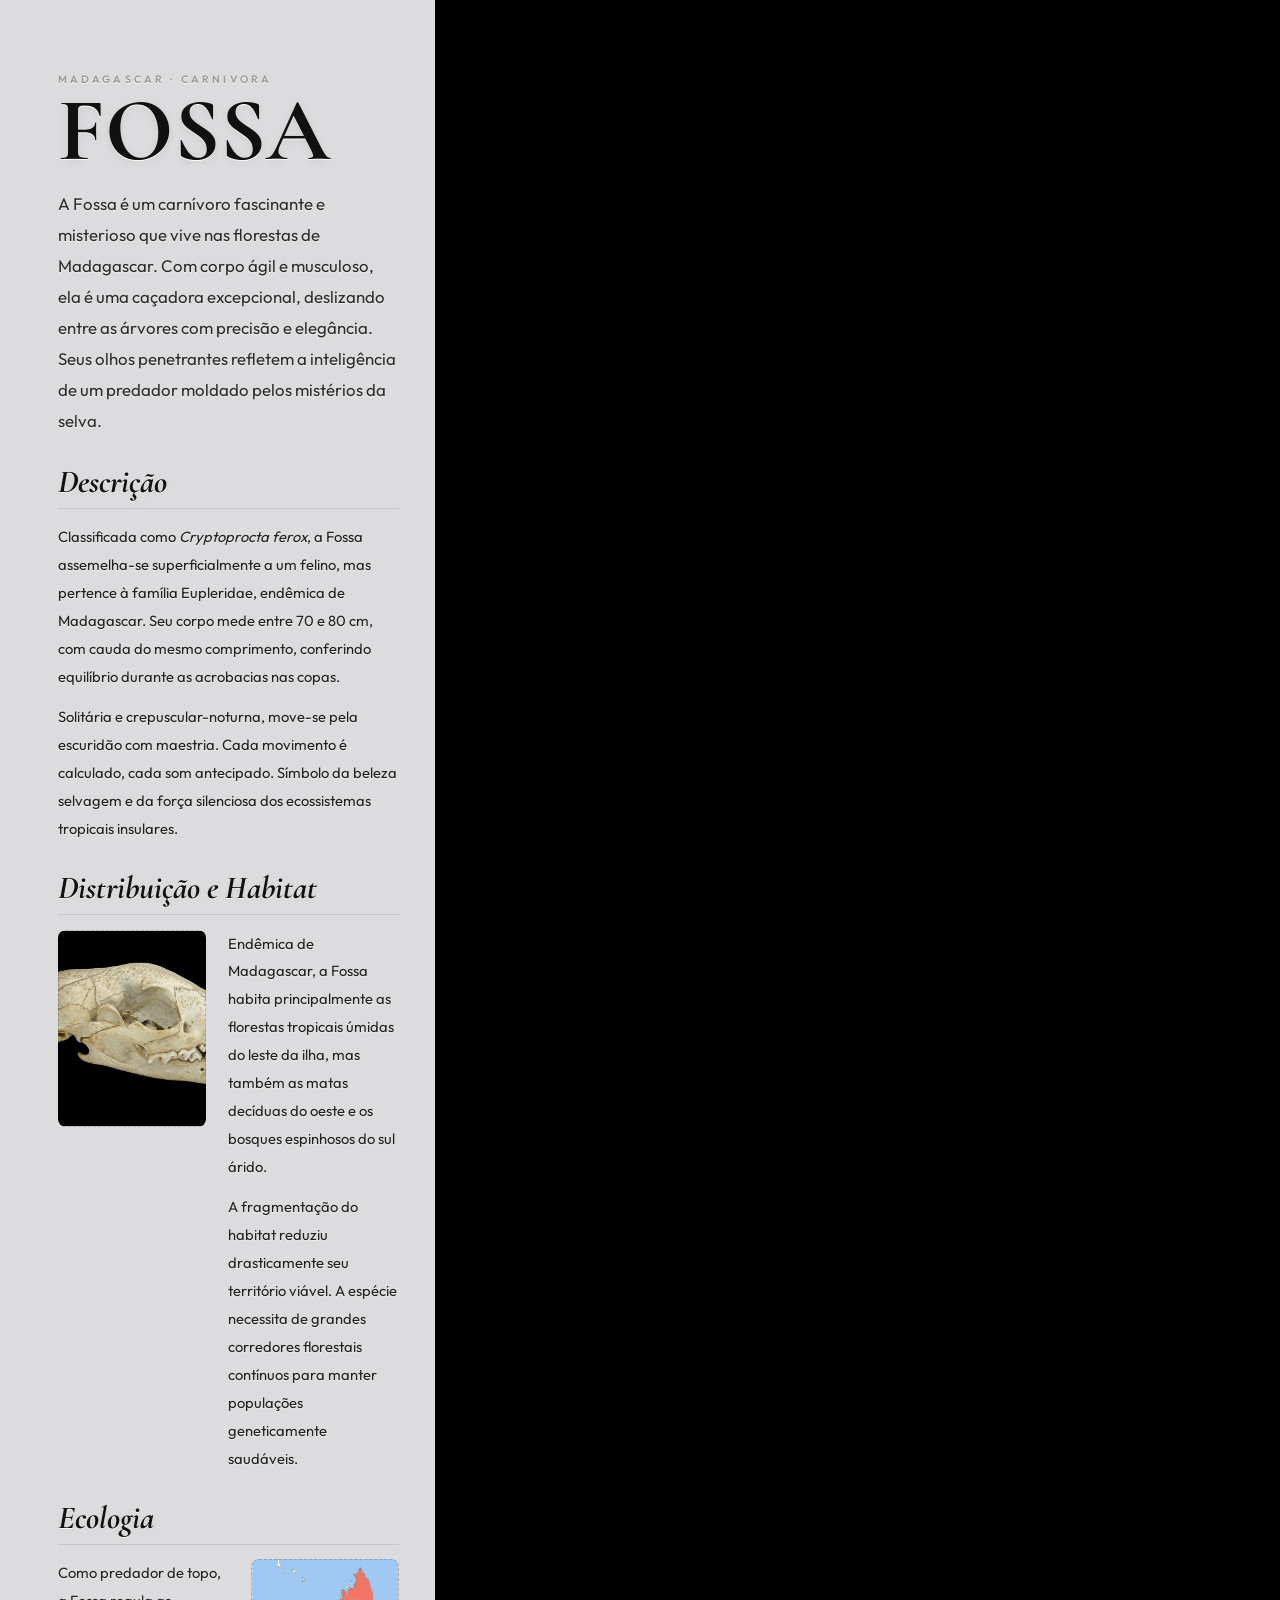
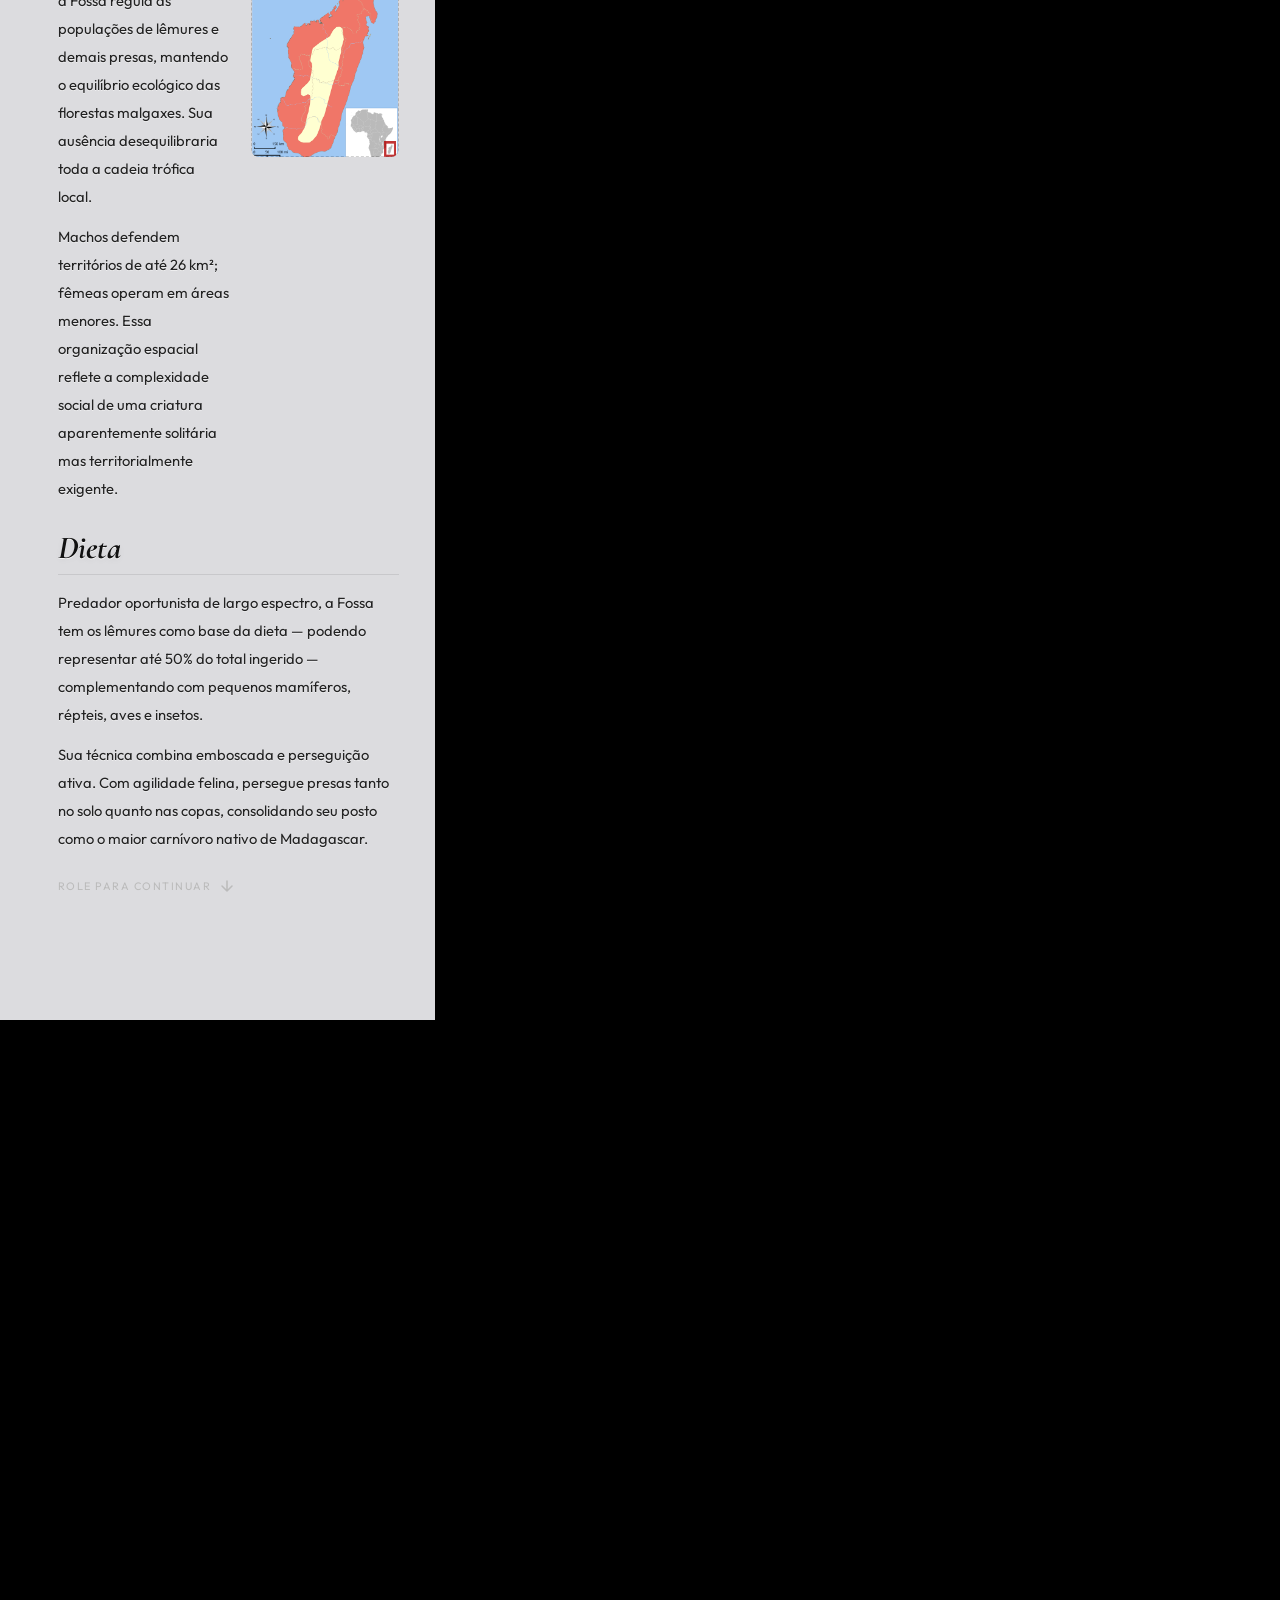
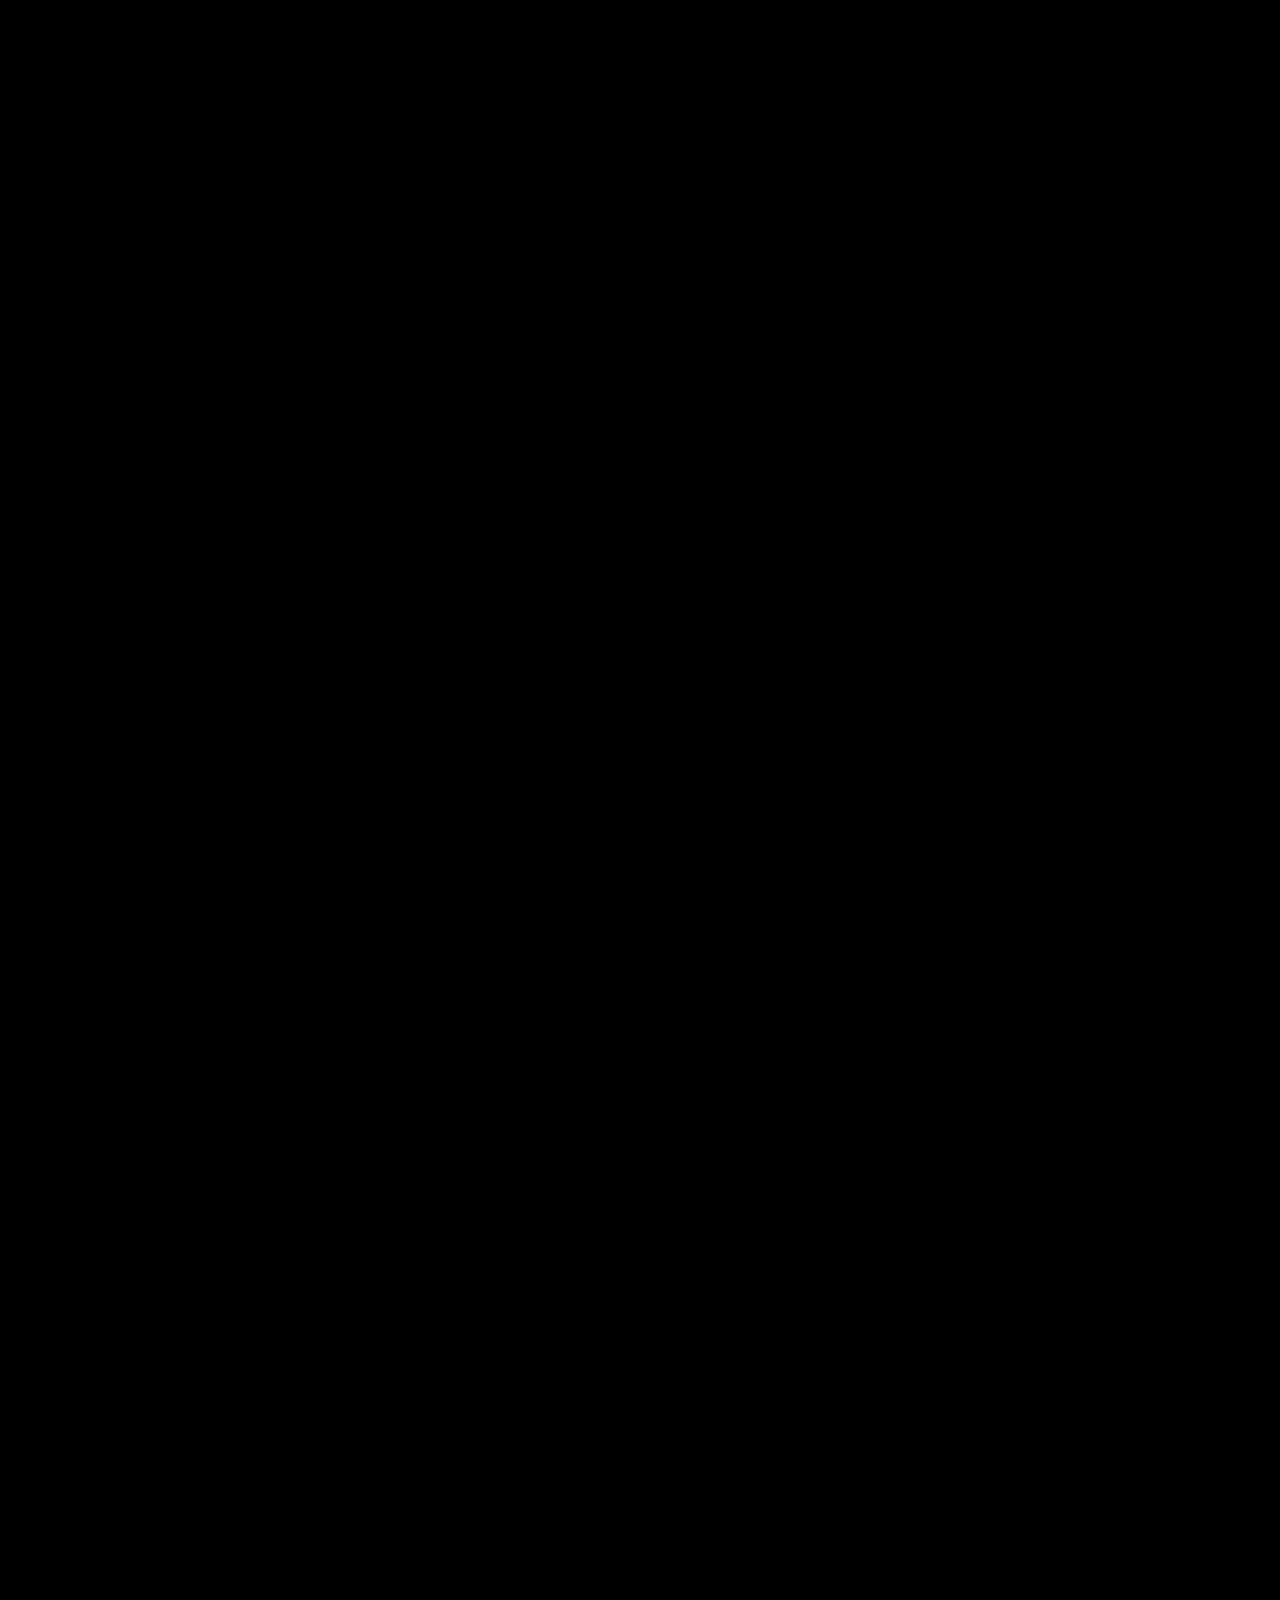
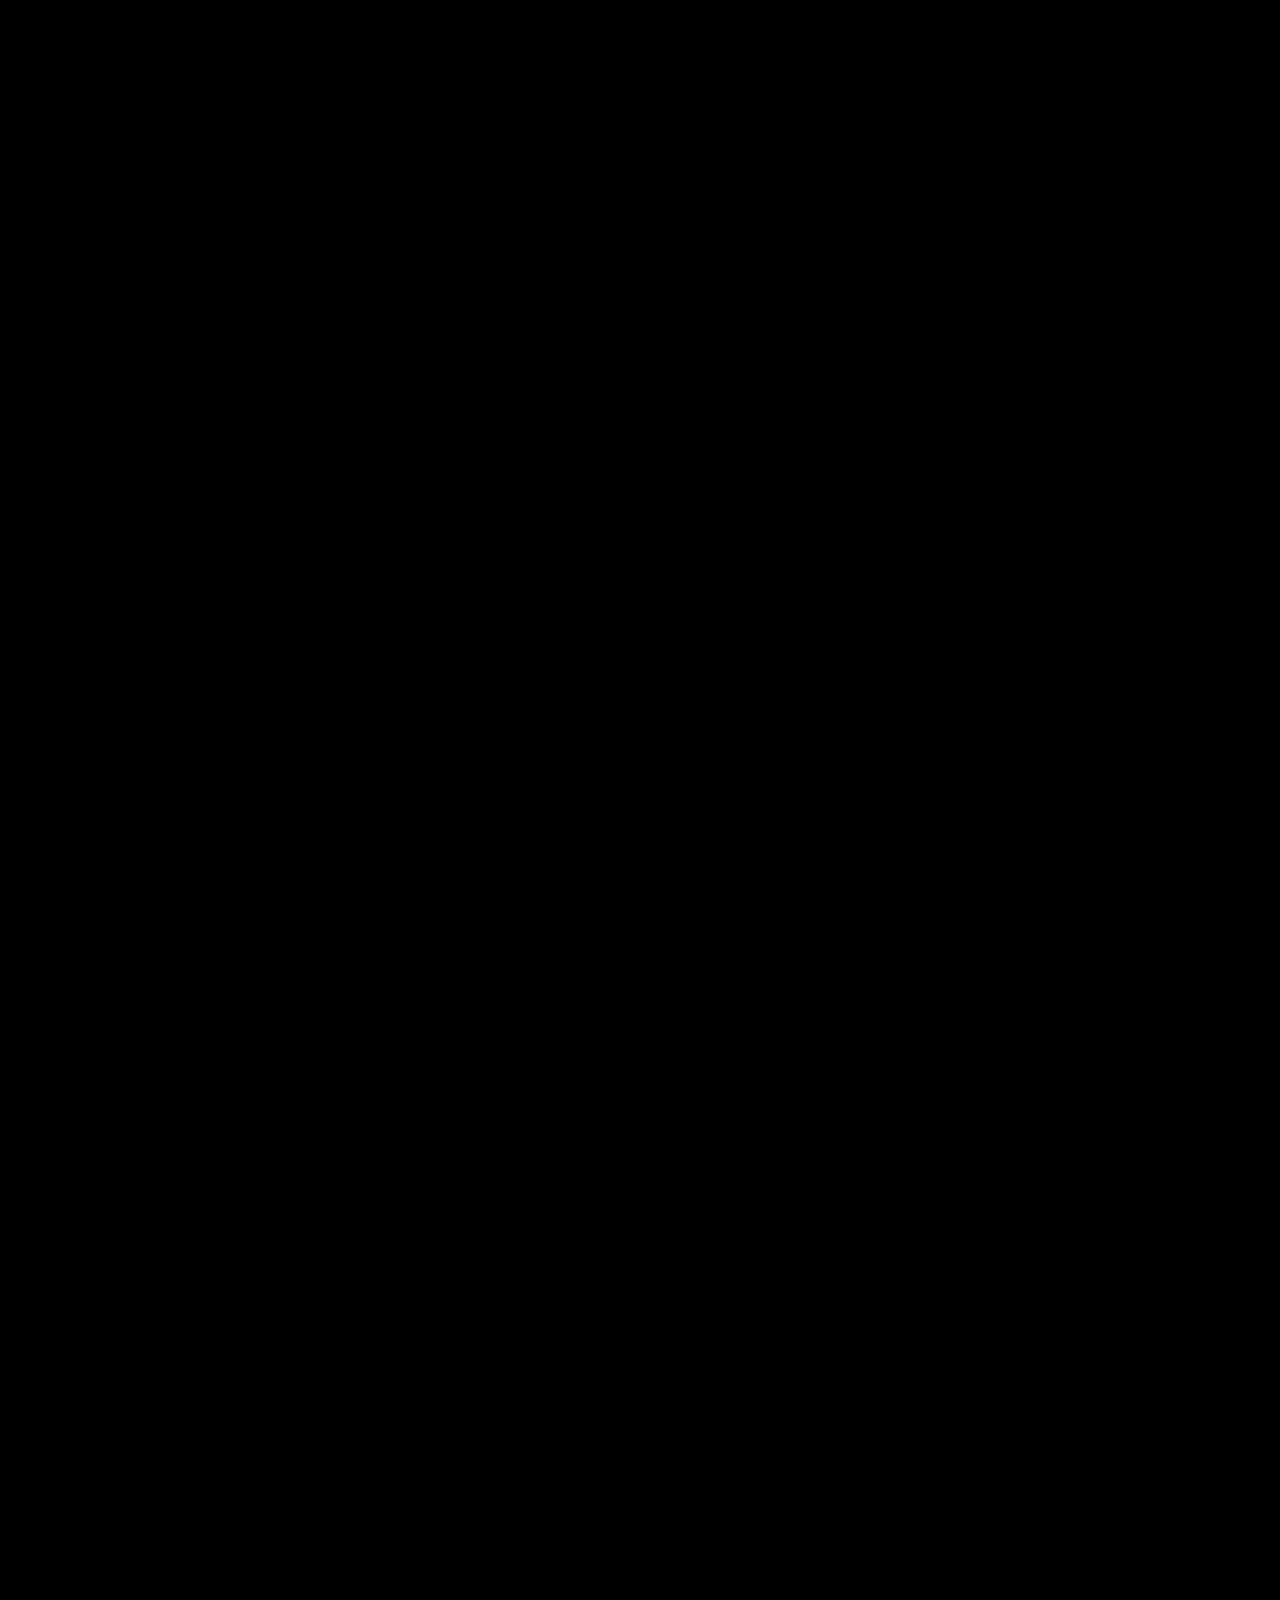
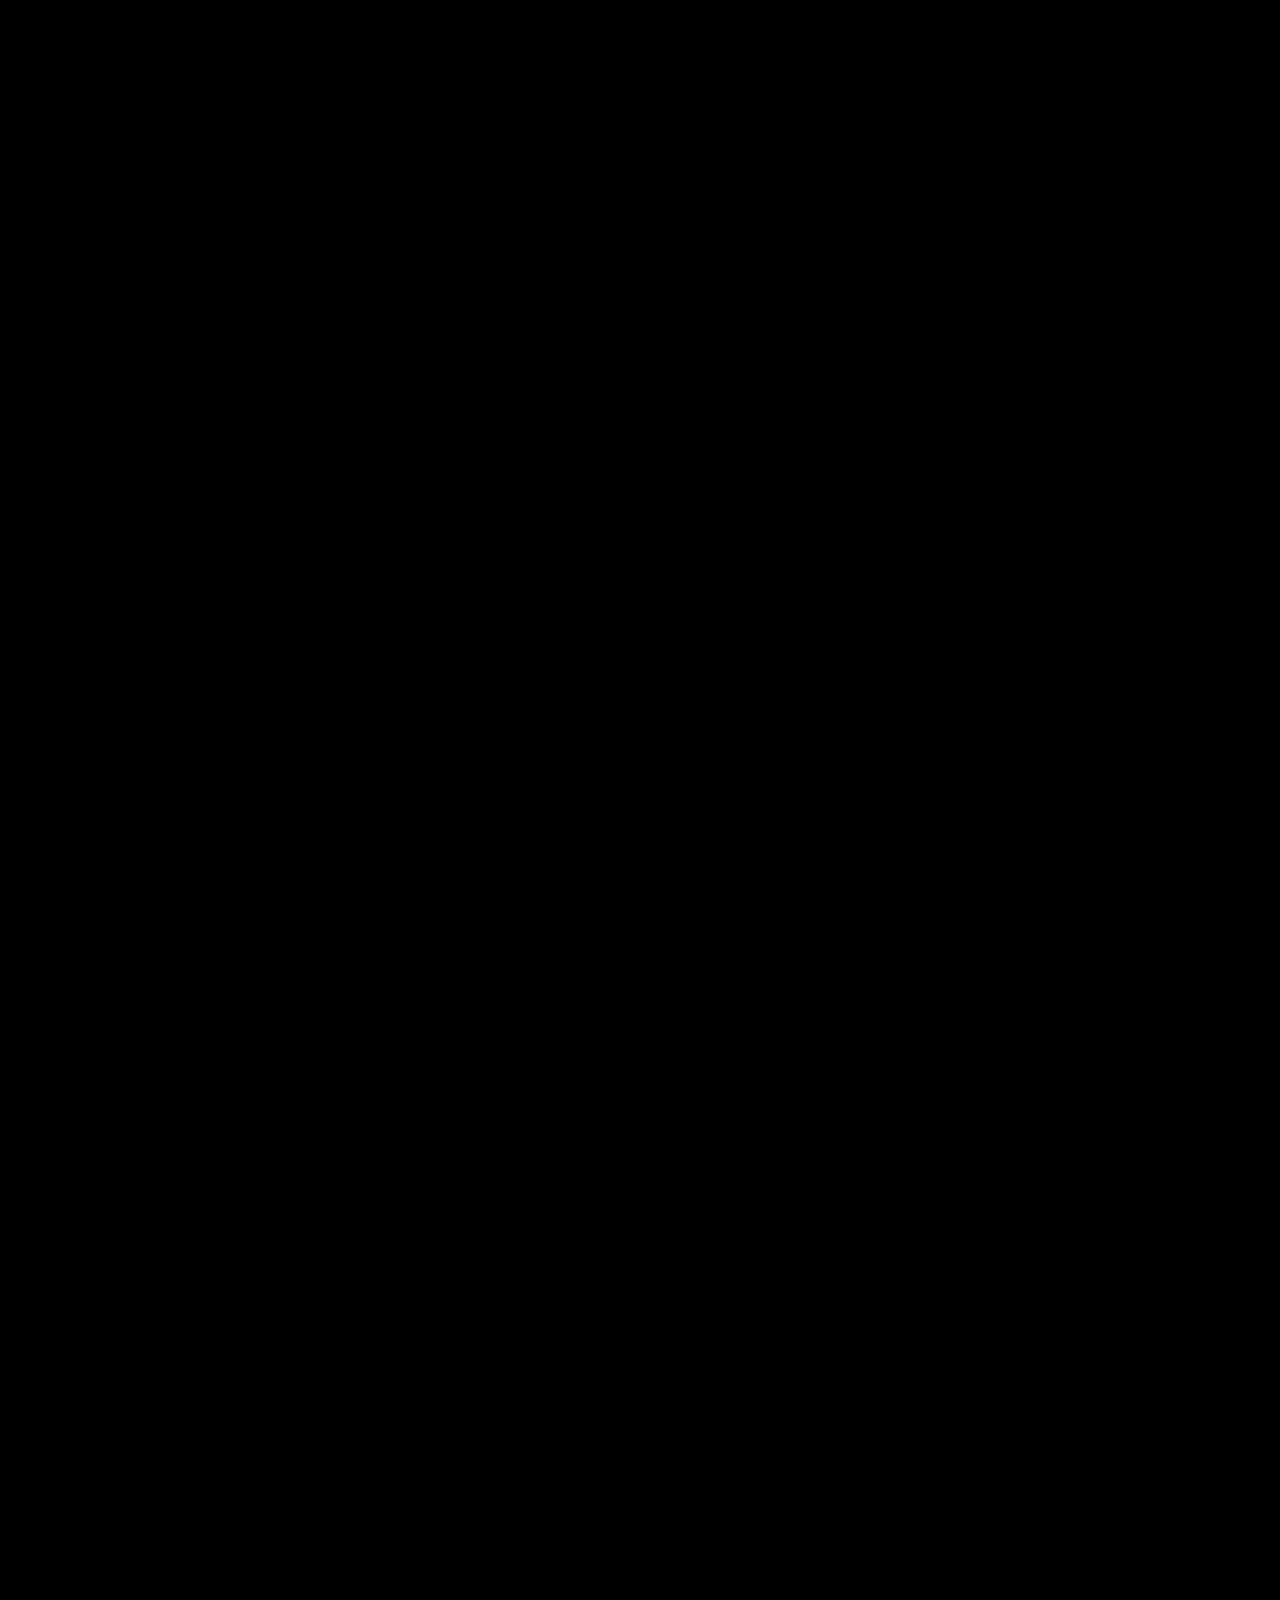
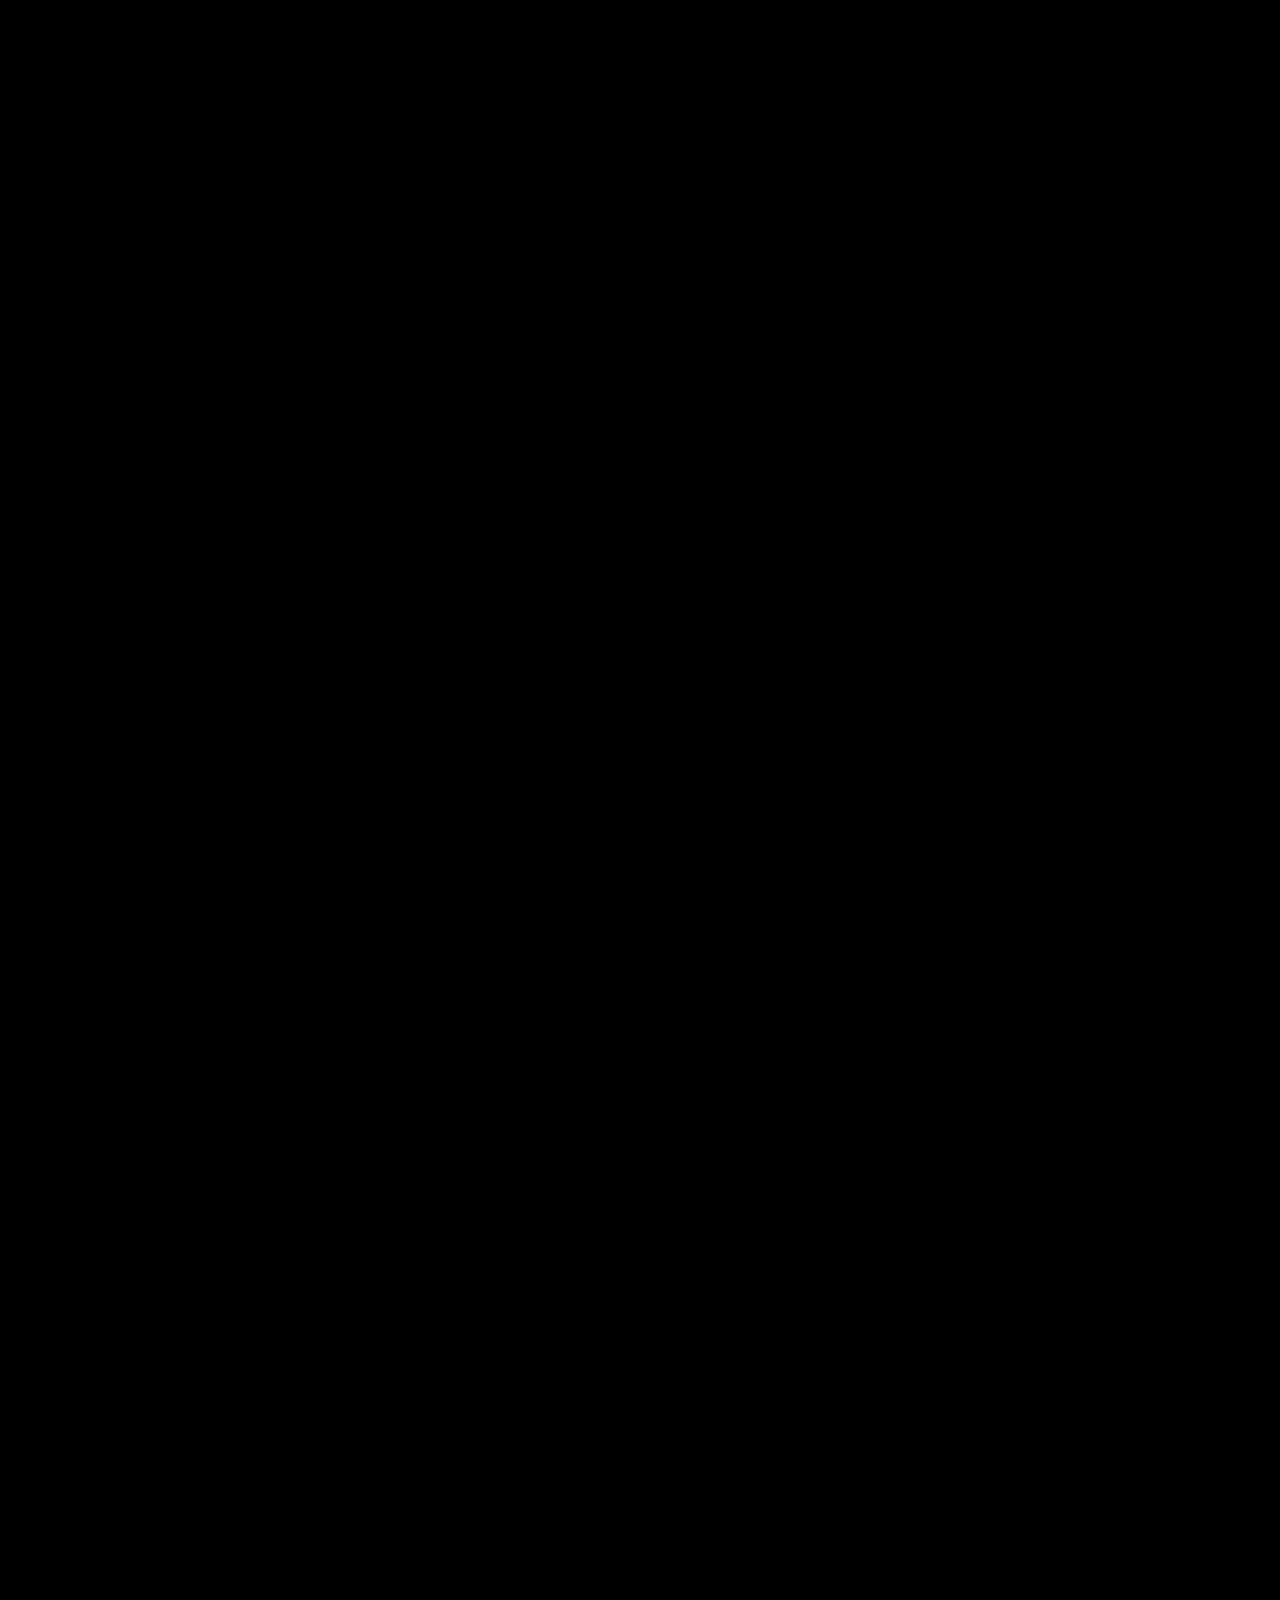
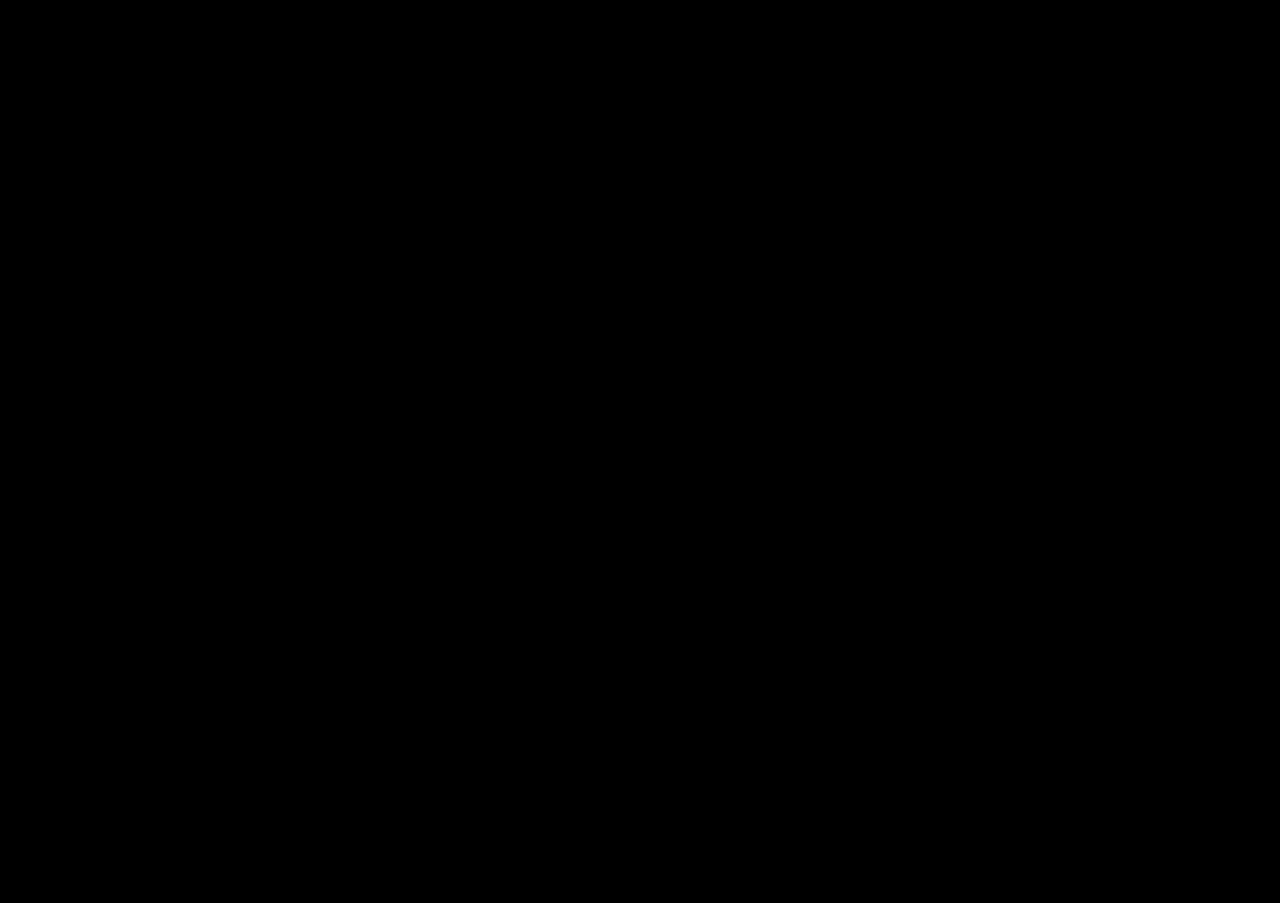
==== commit c004f7bc: "Repação dos caminhos" ====
--- a/Code/index.html
+++ b/Code/index.html
@@ -28,7 +28,7 @@
   <!-- Botão-imagem do canto direito (aparece somente na primeira parte ao hover no canto) -->
   <div id="corner-hover-zone" aria-hidden="true">
     <button id="corner-image-button" class="corner-image-button" type="button" aria-label="Botão de destaque (sem função)">
-      <img src="../img/Design%20sem%20nome.png" alt="Botão de destaque" />
+      <img src="../Imagens/Design%20sem%20nome.png" alt="Botão de destaque" />
     </button>
   </div>
 
@@ -73,7 +73,7 @@
           <div class="card-block">
             <h2 class="card-section-title">Distribuição e Habitat</h2>
             <div class="card-row has-image">
-              <div class="png-slot" data-label="Foto 01" data-sub="Habitat Natural" data-src="../VDalt/Cryptoprocta_ferox_MHNT.OST.47_Crane_profil.jpg" aria-label="Espaço para foto do habitat" style="background-image:url('../VDalt/Cryptoprocta_ferox_MHNT.OST.47_Crane_profil.jpg'); background-size:cover; background-position:center; background-repeat:no-repeat;"></div>
+              <div class="png-slot" data-label="Foto 01" data-sub="Habitat Natural" data-src="../Imagens/Cryptoprocta_ferox_MHNT.OST.47_Crane_profil.jpg" aria-label="Espaço para foto do habitat" style="background-image:url('../Imagens/Cryptoprocta_ferox_MHNT.OST.47_Crane_profil.jpg'); background-size:cover; background-position:center; background-repeat:no-repeat;"></div>
               <div class="card-text">
                 <p>
                   Endêmica de Madagascar, a Fossa habita principalmente as florestas
@@ -104,7 +104,7 @@
                   uma criatura aparentemente solitária mas territorialmente exigente.
                 </p>
               </div>
-              <div class="png-slot" data-label="Foto 02" data-sub="Ecologia" data-src="../VDalt/map.png" aria-label="Espaço para foto de ecologia" style="background-image:url('../VDalt/map.png'); background-size:cover; background-position:center; background-repeat:no-repeat;"></div>
+              <div class="png-slot" data-label="Foto 02" data-sub="Ecologia" data-src="../Imagens/map.png" aria-label="Espaço para foto de ecologia" style="background-image:url('../Imagens/map.png'); background-size:cover; background-position:center; background-repeat:no-repeat;"></div>
             </div>
           </div>
 
@@ -160,7 +160,7 @@
           <div class="card-block">
             <h2 class="card-section-title">Presença e Significado</h2>
             <div class="card-row has-image">
-              <div class="png-slot" data-label="Foto Presença" data-sub="Presença" data-src="../VDalt/Garça-moura%20img1.jpg" aria-label="Espaço para foto de presença" style="background-image:url('../VDalt/Garça-moura%20img1.jpg'); background-size:cover; background-position:center; background-repeat:no-repeat;"></div>
+              <div class="png-slot" data-label="Foto Presença" data-sub="Presença" data-src="../Imagens/Gar%C3%A7a-moura%20img1.jpg" aria-label="Espaço para foto de presença" style="background-image:url('../Imagens/Gar%C3%A7a-moura%20img1.jpg'); background-size:cover; background-position:center; background-repeat:no-repeat;"></div>
               <div class="card-text">
                 <p>
                   Este pássaro legendário é guardião das paisagens aquáticas,
@@ -198,7 +198,7 @@
                   de lugares mais fundos, que outras garças não conseguem alcançar.
                 </p>
               </div>
-              <div class="png-slot" data-label="Foto Características" data-sub="Características" data-src="../VDalt/Garça-moura%20img2.jpg" aria-label="Espaço para foto de características" style="background-image:url('../VDalt/Garça-moura%20img2.jpg'); background-size:cover; background-position:center; background-repeat:no-repeat;"></div>
+              <div class="png-slot" data-label="Foto Características" data-sub="Características" data-src="../Imagens/Gar%C3%A7a-moura%20img2.jpg" aria-label="Espaço para foto de características" style="background-image:url('../Imagens/Gar%C3%A7a-moura%20img2.jpg'); background-size:cover; background-position:center; background-repeat:no-repeat;"></div>
             </div>
 
             <h2 class="card-section-title">Reprodução</h2>
@@ -221,7 +221,7 @@
 
             <h2 class="card-section-title">Distribuição</h2>
             <div class="card-row has-image">
-              <div class="png-slot" data-label="Foto Distribuição" data-sub="Distribuição" data-src="../VDalt/mapgarça%20moura.png" aria-label="Espaço para foto de distribuição" style="background-image:url('../VDalt/mapgarça%20moura.png'); background-size:cover; background-position:center; background-repeat:no-repeat;"></div>
+              <div class="png-slot" data-label="Foto Distribuição" data-sub="Distribuição" data-src="../Imagens/mapgar%C3%A7a%20moura.png" aria-label="Espaço para foto de distribuição" style="background-image:url('../Imagens/mapgar%C3%A7a%20moura.png'); background-size:cover; background-position:center; background-repeat:no-repeat;"></div>
               <div class="card-text">
                 <p>
                   Está presente em todo o Brasil, mas também pode ser encontrado do Panamá ao Chile,
@@ -254,7 +254,7 @@
           <div class="card-block">
             <h2 class="card-section-title">Presença e Significado</h2>
             <div class="card-row has-image">
-              <div class="png-slot" data-label="Foto Presença" data-sub="Presença" data-src="../VDalt/Garça-moura%20img1.jpg" aria-label="Espaço para foto de presença" style="background-image:url('../VDalt/Garça-moura%20img1.jpg'); background-size:cover; background-position:center; background-repeat:no-repeat;"></div>
+              <div class="png-slot" data-label="Foto Presença" data-sub="Presença" data-src="../Imagens/Gar%C3%A7a-moura%20img1.jpg" aria-label="Espaço para foto de presença" style="background-image:url('../Imagens/Gar%C3%A7a-moura%20img1.jpg'); background-size:cover; background-position:center; background-repeat:no-repeat;"></div>
               <div class="card-text">
                 <p>
                   Este é um texto de exemplo que pode ser substituído mais tarde.
@@ -281,7 +281,7 @@
                   Esta seção foi duplicada para manter o mesmo padrão visual e de navegação.
                 </p>
               </div>
-              <div class="png-slot" data-label="Foto Características" data-sub="Características" data-src="../VDalt/Garça-moura%20img2.jpg" aria-label="Espaço para foto de características" style="background-image:url('../VDalt/Garça-moura%20img2.jpg'); background-size:cover; background-position:center; background-repeat:no-repeat;"></div>
+              <div class="png-slot" data-label="Foto Características" data-sub="Características" data-src="../Imagens/Gar%C3%A7a-moura%20img2.jpg" aria-label="Espaço para foto de características" style="background-image:url('../Imagens/Gar%C3%A7a-moura%20img2.jpg'); background-size:cover; background-position:center; background-repeat:no-repeat;"></div>
             </div>
 
             <h2 class="card-section-title">Reprodução</h2>
@@ -300,7 +300,7 @@
 
             <h2 class="card-section-title">Distribuição</h2>
             <div class="card-row has-image">
-              <div class="png-slot" data-label="Foto Distribuição" data-sub="Distribuição" data-src="../VDalt/mapgarça%20moura.png" aria-label="Espaço para foto de distribuição" style="background-image:url('../VDalt/mapgarça%20moura.png'); background-size:cover; background-position:center; background-repeat:no-repeat;"></div>
+              <div class="png-slot" data-label="Foto Distribuição" data-sub="Distribuição" data-src="../Imagens/mapgar%C3%A7a%20moura.png" aria-label="Espaço para foto de distribuição" style="background-image:url('../Imagens/mapgar%C3%A7a%20moura.png'); background-size:cover; background-position:center; background-repeat:no-repeat;"></div>
               <div class="card-text">
                 <p>
                   Substitua este texto quando quiser alterar a seção extra para outro tema.
@@ -332,7 +332,7 @@
           <div class="card-block">
             <h2 class="card-section-title">Presença e Significado</h2>
             <div class="card-row has-image">
-              <div class="png-slot" data-label="Foto Presença" data-sub="Presença" data-src="../VDalt/Garça-moura%20img1.jpg" aria-label="Espaço para foto de presença" style="background-image:url('../VDalt/Garça-moura%20img1.jpg'); background-size:cover; background-position:center; background-repeat:no-repeat;"></div>
+              <div class="png-slot" data-label="Foto Presença" data-sub="Presença" data-src="../Imagens/Gar%C3%A7a-moura%20img1.jpg" aria-label="Espaço para foto de presença" style="background-image:url('../Imagens/Gar%C3%A7a-moura%20img1.jpg'); background-size:cover; background-position:center; background-repeat:no-repeat;"></div>
               <div class="card-text">
                 <p>
                   Esta seção extra 2 mantém a mesma estrutura visual e os mesmos espaços de imagem.
@@ -356,7 +356,7 @@
                   A estrutura de texto com imagem à direita permanece igual ao padrão anterior.
                 </p>
               </div>
-              <div class="png-slot" data-label="Foto Características" data-sub="Características" data-src="../VDalt/Garça-moura%20img2.jpg" aria-label="Espaço para foto de características" style="background-image:url('../VDalt/Garça-moura%20img2.jpg'); background-size:cover; background-position:center; background-repeat:no-repeat;"></div>
+              <div class="png-slot" data-label="Foto Características" data-sub="Características" data-src="../Imagens/Gar%C3%A7a-moura%20img2.jpg" aria-label="Espaço para foto de características" style="background-image:url('../Imagens/Gar%C3%A7a-moura%20img2.jpg'); background-size:cover; background-position:center; background-repeat:no-repeat;"></div>
             </div>
 
             <h2 class="card-section-title">Reprodução</h2>
@@ -375,7 +375,7 @@
 
             <h2 class="card-section-title">Distribuição</h2>
             <div class="card-row has-image">
-              <div class="png-slot" data-label="Foto Distribuição" data-sub="Distribuição" data-src="../VDalt/mapgarça%20moura.png" aria-label="Espaço para foto de distribuição" style="background-image:url('../VDalt/mapgarça%20moura.png'); background-size:cover; background-position:center; background-repeat:no-repeat;"></div>
+              <div class="png-slot" data-label="Foto Distribuição" data-sub="Distribuição" data-src="../Imagens/mapgar%C3%A7a%20moura.png" aria-label="Espaço para foto de distribuição" style="background-image:url('../Imagens/mapgar%C3%A7a%20moura.png'); background-size:cover; background-position:center; background-repeat:no-repeat;"></div>
               <div class="card-text">
                 <p>
                   Substitua o texto de distribuição desta segunda seção extra quando desejar.
@@ -406,7 +406,7 @@
           <div class="card-block">
             <h2 class="card-section-title">Presença e Significado</h2>
             <div class="card-row has-image">
-              <div class="png-slot" data-label="Foto Presença" data-sub="Presença" data-src="../VDalt/Garça-moura%20img1.jpg" aria-label="Espaço para foto de presença" style="background-image:url('../VDalt/Garça-moura%20img1.jpg'); background-size:cover; background-position:center; background-repeat:no-repeat;"></div>
+              <div class="png-slot" data-label="Foto Presença" data-sub="Presença" data-src="../Imagens/Gar%C3%A7a-moura%20img1.jpg" aria-label="Espaço para foto de presença" style="background-image:url('../Imagens/Gar%C3%A7a-moura%20img1.jpg'); background-size:cover; background-position:center; background-repeat:no-repeat;"></div>
               <div class="card-text">
                 <p>
                   Aqui você pode criar um novo tema usando o mesmo modelo de layout.
@@ -430,7 +430,7 @@
                   O mesmo bloco de características com imagem à direita está disponível aqui.
                 </p>
               </div>
-              <div class="png-slot" data-label="Foto Características" data-sub="Características" data-src="../VDalt/Garça-moura%20img2.jpg" aria-label="Espaço para foto de características" style="background-image:url('../VDalt/Garça-moura%20img2.jpg'); background-size:cover; background-position:center; background-repeat:no-repeat;"></div>
+              <div class="png-slot" data-label="Foto Características" data-sub="Características" data-src="../Imagens/Gar%C3%A7a-moura%20img2.jpg" aria-label="Espaço para foto de características" style="background-image:url('../Imagens/Gar%C3%A7a-moura%20img2.jpg'); background-size:cover; background-position:center; background-repeat:no-repeat;"></div>
             </div>
 
             <h2 class="card-section-title">Reprodução</h2>
@@ -449,7 +449,7 @@
 
             <h2 class="card-section-title">Distribuição</h2>
             <div class="card-row has-image">
-              <div class="png-slot" data-label="Foto Distribuição" data-sub="Distribuição" data-src="../VDalt/mapgarça%20moura.png" aria-label="Espaço para foto de distribuição" style="background-image:url('../VDalt/mapgarça%20moura.png'); background-size:cover; background-position:center; background-repeat:no-repeat;"></div>
+              <div class="png-slot" data-label="Foto Distribuição" data-sub="Distribuição" data-src="../Imagens/mapgar%C3%A7a%20moura.png" aria-label="Espaço para foto de distribuição" style="background-image:url('../Imagens/mapgar%C3%A7a%20moura.png'); background-size:cover; background-position:center; background-repeat:no-repeat;"></div>
               <div class="card-text">
                 <p>
                   Esta terceira seção extra é totalmente editável para qualquer novo tema.
--- a/Code/style.css
+++ b/Code/style.css
@@ -1,456 +1,456 @@
-/* ── Reset & base ─────────────────────────────────────────────────────────── */
-*, *::before, *::after { box-sizing: border-box; margin: 0; padding: 0; }
-
-:root {
-  --col-w:    clamp(330px, 34vw, 38%);
-  --slide-dur: 0.78s;
-}
-
-body {
-  font-family: 'Outfit', system-ui, sans-serif;
-  -webkit-font-smoothing: antialiased;
-  background: #000;
-  overflow-y: auto;
-  overflow-x: hidden;
-}
-html { overflow-x: hidden; }
-
-/* ── Video layer ─────────────────────────────────────────────────────────── */
-.bg-video {
-  position: fixed;
-  inset: 0;
-  width: 100vw;
-  height: 100vh;
-  object-fit: cover;
-  z-index: 0;
-  opacity: 0;
-  transition: opacity 0.25s ease;
-  pointer-events: none;
-}
-.bg-video.visible { opacity: 1; }
-
-/* ── Scroll wrapper ──────────────────────────────────────────────────────── */
-#scroll-wrap {
-  position: relative;
-  z-index: 1;
-}
-
-/* ── Act (generic section) ───────────────────────────────────────────────── */
-.act {
-  min-height: 100vh;
-  width: 100%;
-  display: flex;
-  align-items: stretch;
-}
-
-/* ── Lock zone ───────────────────────────────────────────────────────────── */
-#act-lock { height: 0; overflow: hidden; }
-
-/* ── Garça — hidden until JS reveals ────────────────────────────────────── */
-#act-garca,
-#act-extra,
-#act-extra-2,
-#act-extra-3 {
-  opacity: 0;
-  transition: opacity 0.45s ease;
-  pointer-events: none;
-}
-#act-garca.revealed,
-#act-extra.revealed,
-#act-extra-2.revealed,
-#act-extra-3.revealed {
-  opacity: 1;
-  pointer-events: auto;
-}
-
-/* ── Card layout ─────────────────────────────────────────────────────────── */
-.card-layout {
-  display: grid;
-  grid-template-columns: minmax(0, var(--col-w)) minmax(0, calc(100% - var(--col-w)));
-  width: 100%;
-  min-width: 0;
-  align-items: stretch;
-}
-
-.reading-card {
-  width: 100%;
-  max-width: 100%;
-  min-width: 0;
-  min-height: 100vh;
-  background: #dcdcdf;
-  padding: 8vh 2.8vw 14vh 4.5vw;
-  display: flex;
-  flex-direction: column;
-  gap: 2.8vh;
-  transition: transform var(--slide-dur) cubic-bezier(.22, .61, .36, 1), opacity var(--slide-dur) ease;
-  overflow-x: hidden;
-  scrollbar-width: none;
-  -ms-overflow-style: none;
-}
-.reading-card::-webkit-scrollbar { display: none; }
-
-.reading-card.is-exiting {
-  position: fixed;
-  top: var(--exit-top, 0px);
-  left: var(--exit-left, 0px);
-  width: var(--exit-width, var(--col-w));
-  height: var(--exit-height, 100vh);
-  max-width: none;
-  min-height: 0;
-  z-index: 6;
-  transform: translate3d(0, 0, 0);
-  pointer-events: none;
-  will-change: transform, opacity;
-}
-.reading-card.is-exiting-left {
-  transform: translate3d(-110vw, 0, 0);
-  opacity: 0;
-}
-.reading-card.is-entering-from-right {
-  transform: translate3d(110vw, 0, 0);
-  opacity: 0;
-  pointer-events: none;
-  will-change: transform, opacity;
-}
-#right-opening {
-  position: fixed;
-  top: 0;
-  left: var(--col-w);
-  width: calc(100% - var(--col-w));
-  height: 100vh;
-  background: transparent;
-  pointer-events: none;
-}
-/* ── Card blocks ─────────────────────────────────────────────────────────── */
-.card-block { background: transparent; }
-
-/* ── Typography ──────────────────────────────────────────────────────────── */
-.eyebrow {
-  font-size: 0.66rem;
-  font-weight: 600;
-  letter-spacing: 0.3em;
-  text-transform: uppercase;
-  color: #999;
-  text-shadow: 0 1px 0 rgba(255,255,255,.8);
-  margin-bottom: 0.35rem;
-  overflow-wrap: break-word;
-}
-
-.card-title {
-  font-family: 'Cormorant Garamond', Georgia, serif;
-  font-size: clamp(3.4rem, 7vw, 6.2rem);
-  font-weight: 700;
-  line-height: 0.88;
-  letter-spacing: 0;
-  color: #111;
-  text-shadow: 0 1px 0 rgba(255,255,255,.9), 0 2px 8px rgba(0,0,0,.08);
-  margin-bottom: 1.1rem;
-  overflow-wrap: break-word;
-}
-
-.card-lead {
-  font-size: clamp(0.92rem, 1.35vw, 1.05rem);
-  color: #2c2c2c;
-  line-height: 1.85;
-  text-shadow: 0 1px 0 rgba(255,255,255,.6);
-  overflow-wrap: normal;
-  word-break: normal;
-}
-
-.card-section-title {
-  font-family: 'Cormorant Garamond', Georgia, serif;
-  font-size: clamp(1.4rem, 2.6vw, 2rem);
-  font-weight: 700;
-  font-style: italic;
-  color: #111;
-  text-shadow: 0 1px 0 rgba(255,255,255,.8), 0 2px 6px rgba(0,0,0,.06);
-  border-bottom: 1.5px solid rgba(0,0,0,.09);
-  padding-bottom: 0.45rem;
-  margin-bottom: 0.9rem;
-}
-
-.card-text p {
-  font-size: clamp(0.86rem, 1.15vw, 0.98rem);
-  color: #222;
-  line-height: 1.9;
-  text-shadow: 0 1px 0 rgba(255,255,255,.5);
-  margin-bottom: 0.75rem;
-  overflow-wrap: normal;
-  word-break: normal;
-}
-.card-text p:last-child { margin-bottom: 0; }
-
-/* ── Card row ────────────────────────────────────────────────────────────── */
-.card-row {
-  display: grid;
-  gap: 1.4rem;
-  align-items: start;
-  min-width: 0;
-}
-.card-text { min-width: 0; }
-.card-row.has-image         { grid-template-columns: 148px 1fr; }
-.card-row.has-image.reverse { grid-template-columns: 1fr 148px; }
-
-/* ── PNG slot ────────────────────────────────────────────────────────────── */
-.png-slot {
-  border: 1.5px dashed rgba(0,0,0,.18);
-  border-radius: 8px;
-  background: rgba(0,0,0,.03);
-  aspect-ratio: 3 / 4;
-  display: flex;
-  flex-direction: column;
-  align-items: center;
-  justify-content: center;
-  gap: 0.35rem;
-  flex-shrink: 0;
-  overflow: hidden;
-  transition: transform 0.28s ease, border-color 0.2s, background 0.2s, box-shadow 0.28s ease, background-size 0.28s ease;
-  cursor: pointer;
-}
-.png-slot:hover {
-  border-color: rgba(0,0,0,.36);
-  background: rgba(0,0,0,.08);
-  transform: scale(1.08);
-  background-size: 120% auto;
-  box-shadow: 0 24px 48px rgba(0,0,0,.18);
-}
-.png-slot:active {
-  transform: scale(0.98);
-  filter: brightness(0.98);
-}
-.png-slot::before,
-.png-slot::after {
-  display: none;
-}
-
-.image-lightbox {
-  position: fixed;
-  inset: 0;
-  display: none;
-  align-items: center;
-  justify-content: center;
-  padding: 1.5rem;
-  z-index: 30;
-  background: rgba(0, 0, 0, 0.45);
-}
-.image-lightbox.active {
-  display: flex;
-}
-.image-lightbox__scrim {
-  position: absolute;
-  inset: 0;
-  cursor: pointer;
-}
-.image-lightbox__panel {
-  position: relative;
-  width: min(88vw, 840px);
-  max-width: 840px;
-  max-height: 88vh;
-  background: #111;
-  border-radius: 20px;
-  box-shadow: 0 48px 110px rgba(0, 0, 0, 0.45);
-  overflow: hidden;
-  display: flex;
-  flex-direction: column;
-  transform: translateY(18px) scale(0.95);
-  opacity: 0;
-  transition: transform 0.28s ease, opacity 0.28s ease;
-}
-.image-lightbox.active .image-lightbox__panel {
-  transform: translateY(0) scale(1);
-  opacity: 1;
-}
-.image-lightbox__img {
-  width: 100%;
-  height: auto;
-  max-height: calc(88vh - 64px);
-  object-fit: contain;
-  background: #000;
-  display: block;
-}
-.image-lightbox__close {
-  position: absolute;
-  top: 14px;
-  right: 14px;
-  width: 44px;
-  height: 44px;
-  border: none;
-  border-radius: 50%;
-  background: rgba(255, 255, 255, 0.12);
-  color: #fff;
-  font-size: 1.4rem;
-  line-height: 1;
-  cursor: pointer;
-  transition: transform 0.2s ease, background 0.2s ease;
-  z-index: 2;
-}
-.image-lightbox__close:hover {
-  transform: scale(1.08);
-  background: rgba(255, 255, 255, 0.22);
-}
-
-/* ── Botão-imagem no canto direito (zona de trigger) ─────────────────────── */
-#corner-hover-zone {
-  position: fixed;
-  top: 0;
-  right: 0;
-  width: 360px;
-  height: 100vh;
-  z-index: 40;
-  pointer-events: auto;
-}
-
-/* botão oculto por padrão; JS adiciona a classe `show-corner-button` ao body quando permitido */
-#corner-hover-zone .corner-image-button {
-  position: absolute;
-  top: 50%;
-  right: -489px;
-  width: 360px;
-  height: 360px;
-  transform-origin: 100% 50%;
-  transform: translate(0, -50%) rotate(0deg) scale(1);
-  border: none;
-  border-radius: 0;
-  padding: 0;
-  background: transparent;
-  box-shadow: none;
-  cursor: pointer;
-  opacity: 0;
-  pointer-events: none;
-  transition: opacity 0.2s ease, transform 0.2s ease;
-  overflow: visible;
-}
-
-/* imagem dentro do botão */
-#corner-hover-zone .corner-image-button img {
-  width: 200%;
-  height: 200%;
-  object-fit: cover;
-  display: block;
-  transform: translate(-50%, -50%);
-}
-
-/* animação de queda ao ativar o botão */
-@keyframes corner-fall-in {
-  0% {
-    opacity: 0;
-    transform: translate(0, -50%) rotate(0deg) scale(1);
-  }
-  70% {
-    opacity: 1;
-    transform: translate(-68px, -50%) rotate(-20deg) scale(1.03);
-  }
-  100% {
-    opacity: 1;
-    transform: translate(-136px, -50%) rotate(-40deg) scale(1);
-  }
-}
-
-body.show-corner-button #corner-hover-zone:hover .corner-image-button {
-  opacity: 1;
-  pointer-events: auto;
-  animation: corner-fall-in 0.28s ease-out forwards;
-}
-
-body.show-corner-button #corner-hover-zone .corner-image-button.returning {
-  opacity: 1;
-  pointer-events: none;
-  animation: corner-fall-out 0.28s ease-out forwards;
-}
-
-@keyframes corner-fall-out {
-  0% {
-    opacity: 1;
-    transform: translate(-136px, -50%) rotate(-40deg) scale(1);
-  }
-  70% {
-    opacity: 1;
-    transform: translate(-68px, -50%) rotate(-20deg) scale(1.03);
-  }
-  100% {
-    opacity: 0;
-    transform: translate(0, -50%) rotate(0deg) scale(1);
-  }
-}
-
-/* ── Scroll cue ──────────────────────────────────────────────────────────── */
-.scroll-cue {
-  display: flex;
-  align-items: center;
-  gap: 0.45rem;
-  margin-top: 1.6rem;
-  color: #bbb;
-  font-size: 0.68rem;
-  letter-spacing: 0.14em;
-  text-transform: uppercase;
-  animation: cuePulse 2.6s ease-in-out infinite;
-  transition: opacity 0.28s ease, transform 0.28s ease;
-}
-.scroll-cue.is-hidden {
-  opacity: 0;
-  transform: translateY(8px);
-  animation: none;
-  pointer-events: none;
-}
-
-.scroll-orb {
-  --orb-y: 0px;
-  --orb-scale: 1;
-  position: fixed;
-  left: 50%;
-  bottom: 1.7rem;
-  z-index: 8;
-  width: 22px;
-  height: 22px;
-  display: grid;
-  place-items: center;
-  opacity: 0;
-  transform: translate3d(-50%, var(--orb-y), 0) scale(var(--orb-scale));
-  pointer-events: none;
-  transition: opacity 0.24s ease, transform 0.12s ease-out;
-}
-.scroll-orb.is-visible {
-  opacity: 1;
-}
-.scroll-orb__dot {
-  width: 15px;
-  height: 15px;
-  border: 2px solid #111;
-  border-radius: 50%;
-  background: #fff;
-  box-shadow: 0 10px 28px rgba(0,0,0,.32), 0 0 0 6px rgba(255,255,255,.16);
-  transition: background 0.18s ease, border-color 0.18s ease, box-shadow 0.18s ease;
-}
-.scroll-orb.is-back .scroll-orb__dot {
-  border-color: #fff;
-  background: #111;
-  box-shadow: 0 10px 28px rgba(0,0,0,.34), 0 0 0 6px rgba(0,0,0,.16);
-}
-.scroll-orb.is-ready .scroll-orb__dot {
-  background: #d8fff0;
-  border-color: #0d3b2e;
-}
-body.is-interlude .reading-card {
-  transform: translate3d(-110vw, 0, 0);
-  opacity: 0;
-  pointer-events: none;
-}
-
-@keyframes cuePulse {
-  0%, 100% { opacity: 0.45; transform: translateY(0); }
-  50%       { opacity: 0.8;  transform: translateY(3px); }
-}
-
-/* ── Responsive ──────────────────────────────────────────────────────────── */
-@media (max-width: 768px) {
-  :root               { --col-w: 100%; }
-  .card-layout        { grid-template-columns: 1fr; }
-  .deco-col           { display: none; }
-  .reading-card       { padding: 7vh 5vw 10vh; }
-  .card-title         { font-size: clamp(3.15rem, 16vw, 5.2rem); }
-  .eyebrow            { letter-spacing: 0.2em; }
-  .card-row.has-image,
-  .card-row.has-image.reverse { grid-template-columns: 1fr; }
-  .png-slot           { aspect-ratio: 16/7; max-height: 130px; }
-  .scroll-orb         { bottom: 1.1rem; }
-}
+/* ── Reset & base ─────────────────────────────────────────────────────────── */
+*, *::before, *::after { box-sizing: border-box; margin: 0; padding: 0; }
+
+:root {
+  --col-w:    clamp(330px, 34vw, 38%);
+  --slide-dur: 0.78s;
+}
+
+body {
+  font-family: 'Outfit', system-ui, sans-serif;
+  -webkit-font-smoothing: antialiased;
+  background: #000;
+  overflow-y: auto;
+  overflow-x: hidden;
+}
+html { overflow-x: hidden; }
+
+/* ── Video layer ─────────────────────────────────────────────────────────── */
+.bg-video {
+  position: fixed;
+  inset: 0;
+  width: 100vw;
+  height: 100vh;
+  object-fit: cover;
+  z-index: 0;
+  opacity: 0;
+  transition: opacity 0.25s ease;
+  pointer-events: none;
+}
+.bg-video.visible { opacity: 1; }
+
+/* ── Scroll wrapper ──────────────────────────────────────────────────────── */
+#scroll-wrap {
+  position: relative;
+  z-index: 1;
+}
+
+/* ── Act (generic section) ───────────────────────────────────────────────── */
+.act {
+  min-height: 100vh;
+  width: 100%;
+  display: flex;
+  align-items: stretch;
+}
+
+/* ── Lock zone ───────────────────────────────────────────────────────────── */
+#act-lock { height: 0; overflow: hidden; }
+
+/* ── Garça — hidden until JS reveals ────────────────────────────────────── */
+#act-garca,
+#act-extra,
+#act-extra-2,
+#act-extra-3 {
+  opacity: 0;
+  transition: opacity 0.45s ease;
+  pointer-events: none;
+}
+#act-garca.revealed,
+#act-extra.revealed,
+#act-extra-2.revealed,
+#act-extra-3.revealed {
+  opacity: 1;
+  pointer-events: auto;
+}
+
+/* ── Card layout ─────────────────────────────────────────────────────────── */
+.card-layout {
+  display: grid;
+  grid-template-columns: minmax(0, var(--col-w)) minmax(0, calc(100% - var(--col-w)));
+  width: 100%;
+  min-width: 0;
+  align-items: stretch;
+}
+
+.reading-card {
+  width: 100%;
+  max-width: 100%;
+  min-width: 0;
+  min-height: 100vh;
+  background: #dcdcdf;
+  padding: 8vh 2.8vw 14vh 4.5vw;
+  display: flex;
+  flex-direction: column;
+  gap: 2.8vh;
+  transition: transform var(--slide-dur) cubic-bezier(.22, .61, .36, 1), opacity var(--slide-dur) ease;
+  overflow-x: hidden;
+  scrollbar-width: none;
+  -ms-overflow-style: none;
+}
+.reading-card::-webkit-scrollbar { display: none; }
+
+.reading-card.is-exiting {
+  position: fixed;
+  top: var(--exit-top, 0px);
+  left: var(--exit-left, 0px);
+  width: var(--exit-width, var(--col-w));
+  height: var(--exit-height, 100vh);
+  max-width: none;
+  min-height: 0;
+  z-index: 6;
+  transform: translate3d(0, 0, 0);
+  pointer-events: none;
+  will-change: transform, opacity;
+}
+.reading-card.is-exiting-left {
+  transform: translate3d(-110vw, 0, 0);
+  opacity: 0;
+}
+.reading-card.is-entering-from-right {
+  transform: translate3d(110vw, 0, 0);
+  opacity: 0;
+  pointer-events: none;
+  will-change: transform, opacity;
+}
+#right-opening {
+  position: fixed;
+  top: 0;
+  left: var(--col-w);
+  width: calc(100% - var(--col-w));
+  height: 100vh;
+  background: transparent;
+  pointer-events: none;
+}
+/* ── Card blocks ─────────────────────────────────────────────────────────── */
+.card-block { background: transparent; }
+
+/* ── Typography ──────────────────────────────────────────────────────────── */
+.eyebrow {
+  font-size: 0.66rem;
+  font-weight: 600;
+  letter-spacing: 0.3em;
+  text-transform: uppercase;
+  color: #999;
+  text-shadow: 0 1px 0 rgba(255,255,255,.8);
+  margin-bottom: 0.35rem;
+  overflow-wrap: break-word;
+}
+
+.card-title {
+  font-family: 'Cormorant Garamond', Georgia, serif;
+  font-size: clamp(3.4rem, 7vw, 6.2rem);
+  font-weight: 700;
+  line-height: 0.88;
+  letter-spacing: 0;
+  color: #111;
+  text-shadow: 0 1px 0 rgba(255,255,255,.9), 0 2px 8px rgba(0,0,0,.08);
+  margin-bottom: 1.1rem;
+  overflow-wrap: break-word;
+}
+
+.card-lead {
+  font-size: clamp(0.92rem, 1.35vw, 1.05rem);
+  color: #2c2c2c;
+  line-height: 1.85;
+  text-shadow: 0 1px 0 rgba(255,255,255,.6);
+  overflow-wrap: normal;
+  word-break: normal;
+}
+
+.card-section-title {
+  font-family: 'Cormorant Garamond', Georgia, serif;
+  font-size: clamp(1.4rem, 2.6vw, 2rem);
+  font-weight: 700;
+  font-style: italic;
+  color: #111;
+  text-shadow: 0 1px 0 rgba(255,255,255,.8), 0 2px 6px rgba(0,0,0,.06);
+  border-bottom: 1.5px solid rgba(0,0,0,.09);
+  padding-bottom: 0.45rem;
+  margin-bottom: 0.9rem;
+}
+
+.card-text p {
+  font-size: clamp(0.86rem, 1.15vw, 0.98rem);
+  color: #222;
+  line-height: 1.9;
+  text-shadow: 0 1px 0 rgba(255,255,255,.5);
+  margin-bottom: 0.75rem;
+  overflow-wrap: normal;
+  word-break: normal;
+}
+.card-text p:last-child { margin-bottom: 0; }
+
+/* ── Card row ────────────────────────────────────────────────────────────── */
+.card-row {
+  display: grid;
+  gap: 1.4rem;
+  align-items: start;
+  min-width: 0;
+}
+.card-text { min-width: 0; }
+.card-row.has-image         { grid-template-columns: 148px 1fr; }
+.card-row.has-image.reverse { grid-template-columns: 1fr 148px; }
+
+/* ── PNG slot ────────────────────────────────────────────────────────────── */
+.png-slot {
+  border: 1.5px dashed rgba(0,0,0,.18);
+  border-radius: 8px;
+  background: rgba(0,0,0,.03);
+  aspect-ratio: 3 / 4;
+  display: flex;
+  flex-direction: column;
+  align-items: center;
+  justify-content: center;
+  gap: 0.35rem;
+  flex-shrink: 0;
+  overflow: hidden;
+  transition: transform 0.28s ease, border-color 0.2s, background 0.2s, box-shadow 0.28s ease, background-size 0.28s ease;
+  cursor: pointer;
+}
+.png-slot:hover {
+  border-color: rgba(0,0,0,.36);
+  background: rgba(0,0,0,.08);
+  transform: scale(1.08);
+  background-size: 120% auto;
+  box-shadow: 0 24px 48px rgba(0,0,0,.18);
+}
+.png-slot:active {
+  transform: scale(0.98);
+  filter: brightness(0.98);
+}
+.png-slot::before,
+.png-slot::after {
+  display: none;
+}
+
+.image-lightbox {
+  position: fixed;
+  inset: 0;
+  display: none;
+  align-items: center;
+  justify-content: center;
+  padding: 1.5rem;
+  z-index: 30;
+  background: rgba(0, 0, 0, 0.45);
+}
+.image-lightbox.active {
+  display: flex;
+}
+.image-lightbox__scrim {
+  position: absolute;
+  inset: 0;
+  cursor: pointer;
+}
+.image-lightbox__panel {
+  position: relative;
+  width: min(88vw, 840px);
+  max-width: 840px;
+  max-height: 88vh;
+  background: #111;
+  border-radius: 20px;
+  box-shadow: 0 48px 110px rgba(0, 0, 0, 0.45);
+  overflow: hidden;
+  display: flex;
+  flex-direction: column;
+  transform: translateY(18px) scale(0.95);
+  opacity: 0;
+  transition: transform 0.28s ease, opacity 0.28s ease;
+}
+.image-lightbox.active .image-lightbox__panel {
+  transform: translateY(0) scale(1);
+  opacity: 1;
+}
+.image-lightbox__img {
+  width: 100%;
+  height: auto;
+  max-height: calc(88vh - 64px);
+  object-fit: contain;
+  background: #000;
+  display: block;
+}
+.image-lightbox__close {
+  position: absolute;
+  top: 14px;
+  right: 14px;
+  width: 44px;
+  height: 44px;
+  border: none;
+  border-radius: 50%;
+  background: rgba(255, 255, 255, 0.12);
+  color: #fff;
+  font-size: 1.4rem;
+  line-height: 1;
+  cursor: pointer;
+  transition: transform 0.2s ease, background 0.2s ease;
+  z-index: 2;
+}
+.image-lightbox__close:hover {
+  transform: scale(1.08);
+  background: rgba(255, 255, 255, 0.22);
+}
+
+/* ── Botão-imagem no canto direito (zona de trigger) ─────────────────────── */
+#corner-hover-zone {
+  position: fixed;
+  top: 0;
+  right: 0;
+  width: 360px;
+  height: 100vh;
+  z-index: 40;
+  pointer-events: auto;
+}
+
+/* botão oculto por padrão; JS adiciona a classe `show-corner-button` ao body quando permitido */
+#corner-hover-zone .corner-image-button {
+  position: absolute;
+  top: 50%;
+  right: -489px;
+  width: 360px;
+  height: 360px;
+  transform-origin: 100% 50%;
+  transform: translate(0, -50%) rotate(0deg) scale(1);
+  border: none;
+  border-radius: 0;
+  padding: 0;
+  background: transparent;
+  box-shadow: none;
+  cursor: pointer;
+  opacity: 0;
+  pointer-events: none;
+  transition: opacity 0.2s ease, transform 0.2s ease;
+  overflow: visible;
+}
+
+/* imagem dentro do botão */
+#corner-hover-zone .corner-image-button img {
+  width: 200%;
+  height: 200%;
+  object-fit: cover;
+  display: block;
+  transform: translate(-50%, -50%);
+}
+
+/* animação de queda ao ativar o botão */
+@keyframes corner-fall-in {
+  0% {
+    opacity: 0;
+    transform: translate(0, -50%) rotate(0deg) scale(1);
+  }
+  70% {
+    opacity: 1;
+    transform: translate(-68px, -50%) rotate(-20deg) scale(1.03);
+  }
+  100% {
+    opacity: 1;
+    transform: translate(-136px, -50%) rotate(-40deg) scale(1);
+  }
+}
+
+body.show-corner-button #corner-hover-zone:hover .corner-image-button {
+  opacity: 1;
+  pointer-events: auto;
+  animation: corner-fall-in 0.28s ease-out forwards;
+}
+
+body.show-corner-button #corner-hover-zone .corner-image-button.returning {
+  opacity: 1;
+  pointer-events: none;
+  animation: corner-fall-out 0.28s ease-out forwards;
+}
+
+@keyframes corner-fall-out {
+  0% {
+    opacity: 1;
+    transform: translate(-136px, -50%) rotate(-40deg) scale(1);
+  }
+  70% {
+    opacity: 1;
+    transform: translate(-68px, -50%) rotate(-20deg) scale(1.03);
+  }
+  100% {
+    opacity: 0;
+    transform: translate(0, -50%) rotate(0deg) scale(1);
+  }
+}
+
+/* ── Scroll cue ──────────────────────────────────────────────────────────── */
+.scroll-cue {
+  display: flex;
+  align-items: center;
+  gap: 0.45rem;
+  margin-top: 1.6rem;
+  color: #bbb;
+  font-size: 0.68rem;
+  letter-spacing: 0.14em;
+  text-transform: uppercase;
+  animation: cuePulse 2.6s ease-in-out infinite;
+  transition: opacity 0.28s ease, transform 0.28s ease;
+}
+.scroll-cue.is-hidden {
+  opacity: 0;
+  transform: translateY(8px);
+  animation: none;
+  pointer-events: none;
+}
+
+.scroll-orb {
+  --orb-y: 0px;
+  --orb-scale: 1;
+  position: fixed;
+  left: 50%;
+  bottom: 1.7rem;
+  z-index: 8;
+  width: 22px;
+  height: 22px;
+  display: grid;
+  place-items: center;
+  opacity: 0;
+  transform: translate3d(-50%, var(--orb-y), 0) scale(var(--orb-scale));
+  pointer-events: none;
+  transition: opacity 0.24s ease, transform 0.12s ease-out;
+}
+.scroll-orb.is-visible {
+  opacity: 1;
+}
+.scroll-orb__dot {
+  width: 15px;
+  height: 15px;
+  border: 2px solid #111;
+  border-radius: 50%;
+  background: #fff;
+  box-shadow: 0 10px 28px rgba(0,0,0,.32), 0 0 0 6px rgba(255,255,255,.16);
+  transition: background 0.18s ease, border-color 0.18s ease, box-shadow 0.18s ease;
+}
+.scroll-orb.is-back .scroll-orb__dot {
+  border-color: #fff;
+  background: #111;
+  box-shadow: 0 10px 28px rgba(0,0,0,.34), 0 0 0 6px rgba(0,0,0,.16);
+}
+.scroll-orb.is-ready .scroll-orb__dot {
+  background: #d8fff0;
+  border-color: #0d3b2e;
+}
+body.is-interlude .reading-card {
+  transform: translate3d(-110vw, 0, 0);
+  opacity: 0;
+  pointer-events: none;
+}
+
+@keyframes cuePulse {
+  0%, 100% { opacity: 0.45; transform: translateY(0); }
+  50%       { opacity: 0.8;  transform: translateY(3px); }
+}
+
+/* ── Responsive ──────────────────────────────────────────────────────────── */
+@media (max-width: 768px) {
+  :root               { --col-w: 100%; }
+  .card-layout        { grid-template-columns: 1fr; }
+  .deco-col           { display: none; }
+  .reading-card       { padding: 7vh 5vw 10vh; }
+  .card-title         { font-size: clamp(3.15rem, 16vw, 5.2rem); }
+  .eyebrow            { letter-spacing: 0.2em; }
+  .card-row.has-image,
+  .card-row.has-image.reverse { grid-template-columns: 1fr; }
+  .png-slot           { aspect-ratio: 16/7; max-height: 130px; }
+  .scroll-orb         { bottom: 1.1rem; }
+}
